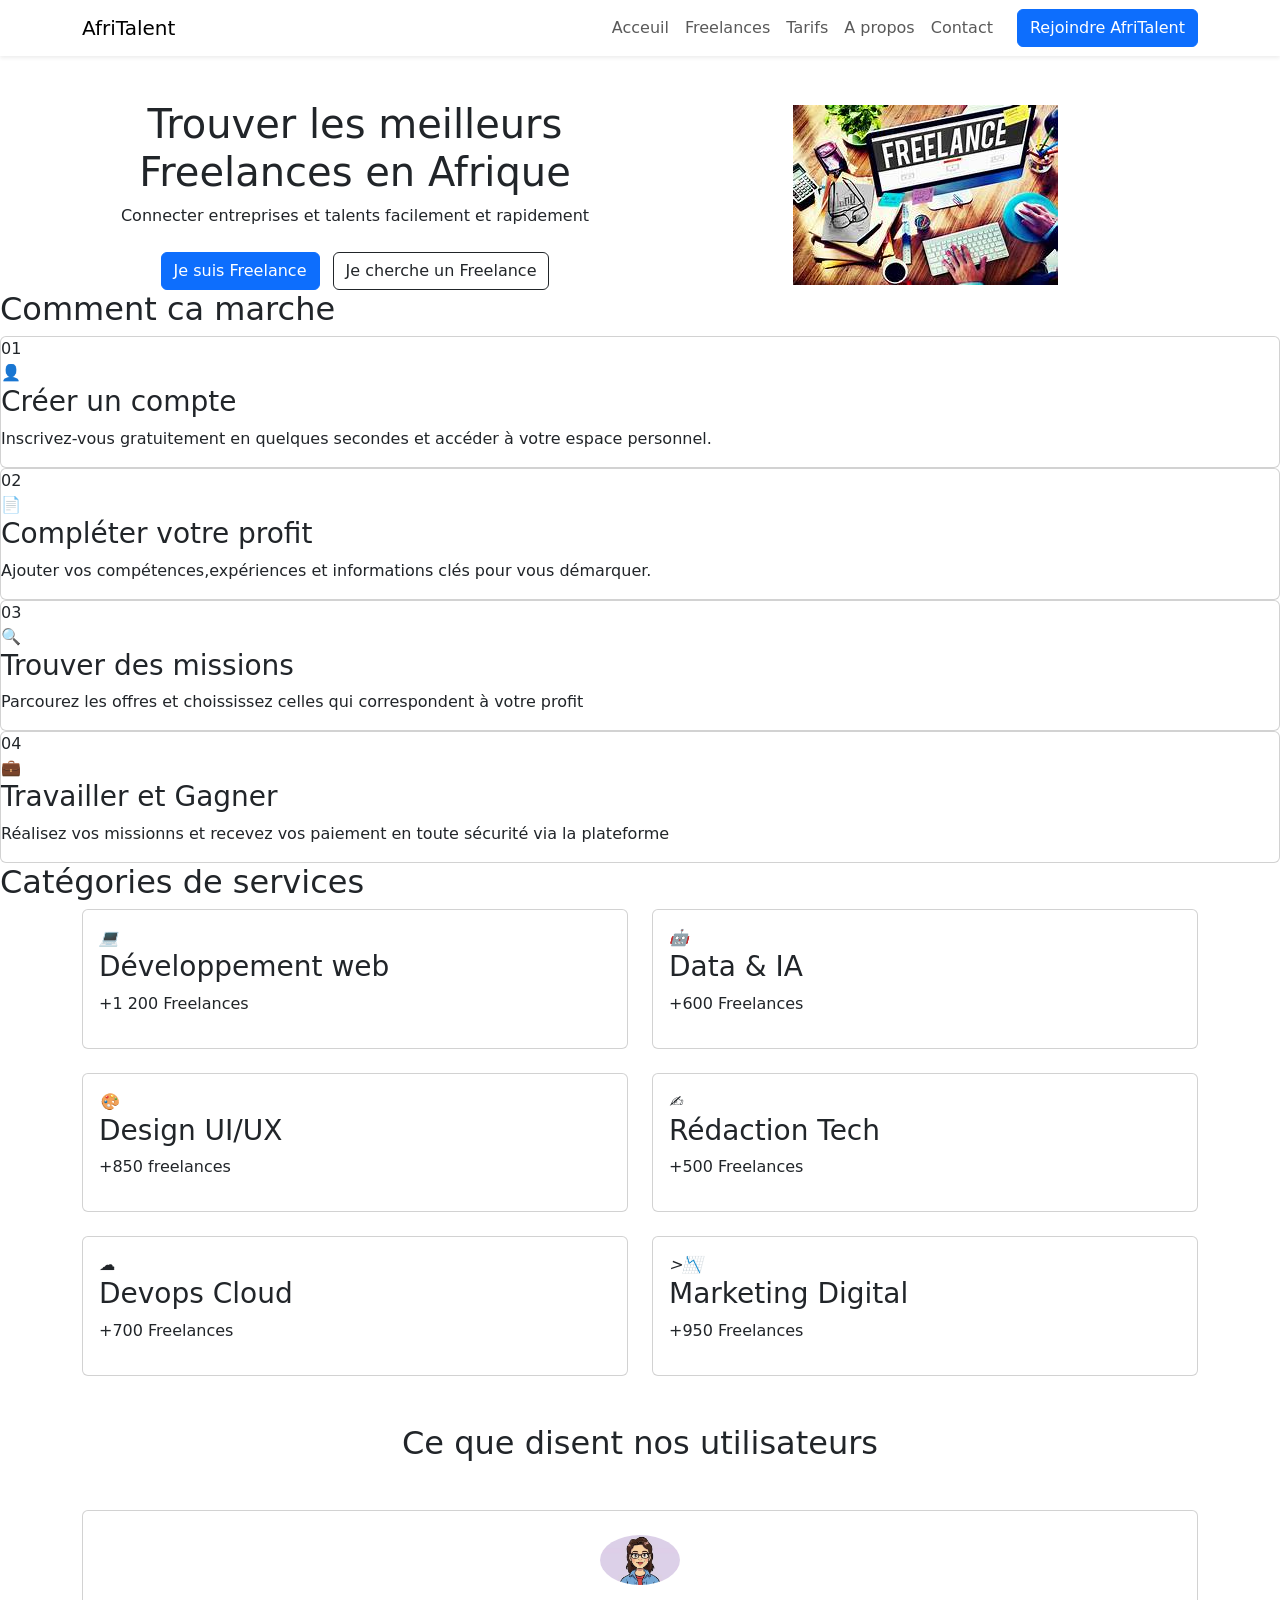
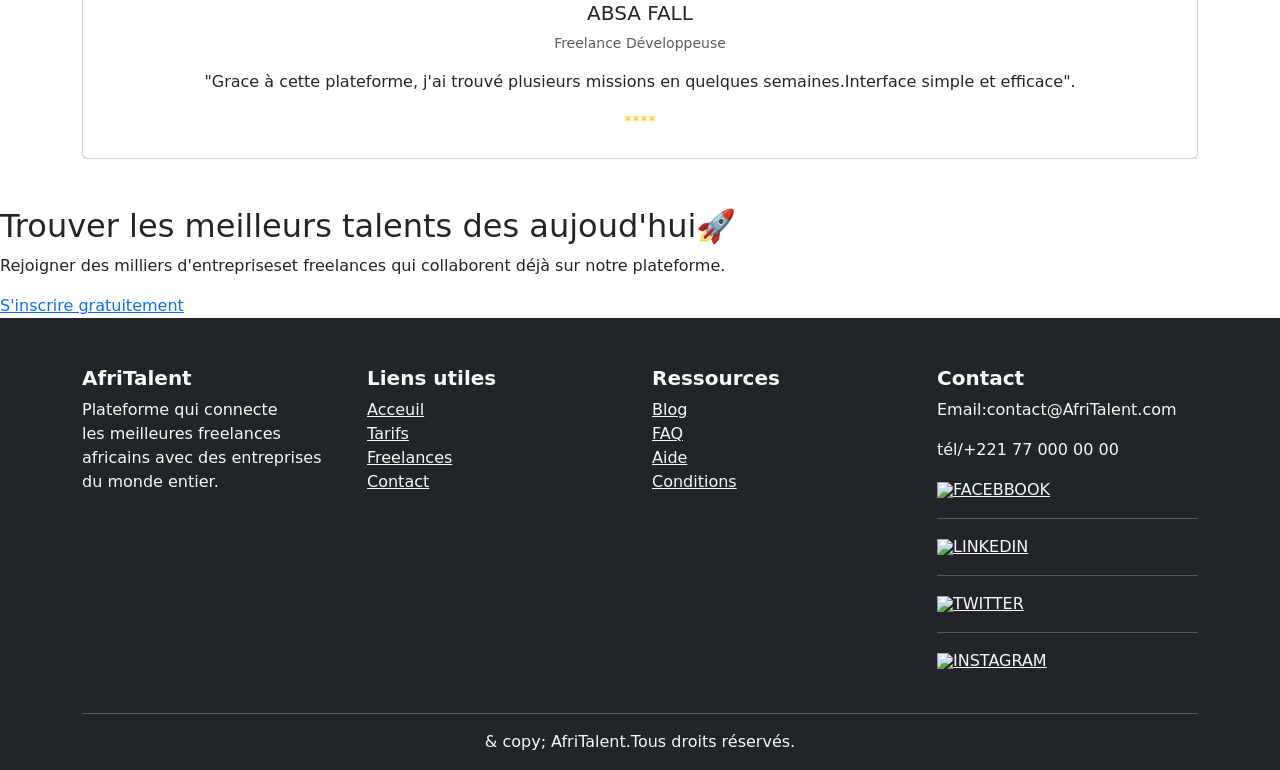
==== index.html @ 3fd66d47 "HTML:structure complete des 5 pages avec sections et contenu texte" ====
<!DOCTYPE html>
<html lang="fr">
<head>
<meta charset="UTF-8">
<meta name="viewport" content="width=device-width, initial-scale=1.0">
<title>AfriTalent — Accueil</title>
<!-- Bootstrap 5 via CDN : feuille de style -->
<link
href="https://cdn.jsdelivr.net/npm/bootstrap@5.3.0/dist/css/bootstrap.min.css"
rel="stylesheet">
<!-- Votre feuille de style personnelle -->
<link rel="stylesheet" href="css/style.css">
</head>
<body>
<!-- Le contenu de la page sera ajoute ici -->
 <!--navbar-->
 <nav id="navbar" class="navbar navbar-expand-lg navbar-light bg-blue shadow-sm fixed-top">
    <div class="container">
        <!--logo-->
        <a class="navbar-brand" href="index.html">AfriTalent</a>
        <!--bouton mobile-->
        <button class="navbar-toggler" type="button" data-bs-toggle="collapse" data-bs-target="#menu">
            <span class="navbar-toggler-icon"></span>
        </button>
            <!--menu-->
            <div class="collapse navbar-collapse" id="menu">
                <ul class="navbar-nav ms-auto">
                    <li class="nav-item">
                        <a class="nav-link" href="index.html">Acceuil</a>
                    </li>
                    <li class="nav-item">
                        <a class="nav-link" href="freelance.html">Freelances</a>
                    </li>
                    <li class="nav-item">
                        <a class="nav-link" href="tarifs.html">Tarifs</a>
                    </li>
                    <li class="nav-item">
                        <a class="nav-link" href="about.html">A propos</a>
                    </li>
                    <li class="nav-item">
                        <a class="nav-link" href="contact.html">Contact</a>
                    </li>
                </ul>
                <!--bouton-->
                <a href="index.html" class="btn btn-primary ms-3">Rejoindre AfriTalent</a>
            </div>
    </div>
 </nav>
 <!--hero-->
 <section class="hero d-flex align-items-center text-center" style="padding-top: 100px;">
    <div class="container">
        <div class="row align-items-center">
            <!--texte-->
        <div class="col-lg-6">
            <h1 class="hero-title">Trouver les meilleurs Freelances en Afrique</h1>
            <p class="hero-subtitle">Connecter entreprises et talents facilement et rapidement </p>
            <div class="mt-4">
<a href="freelance.html" class="btn btn-primary me-2">Je suis Freelance</a>
<a href="freelance.html" class="btn btn-outline-dark">Je cherche un Freelance</a>
            </div>
        </div>
        <!--image-->
        <div class="col-lg-6 text-center">
            <img src="image/OIP.jpeg" alt="Freelance" class="img-fluid hero-img">
        </div>
        </div>
    </div>
 </section>
 <!--Comment ca marche-->
 <section class="how-it-works" >
    <h2>Comment ca marche</h2>
    <div class="bento-grid">
        <div class="card card-large">
            <span class="step">01</span>
<div class="icon">👤</div>
<h3>Créer un compte</h3>
<p>Inscrivez-vous gratuitement en quelques secondes et accéder à votre espace personnel.</p>
        </div>
        <div class="card">
            <span class="step">02</span>
            <div class="icon">📄</div>
            <h3>Compléter votre profit</h3>
            <p>Ajouter vos compétences,expériences et informations clés pour vous démarquer.</p>
        </div>
        <div class="card">
            <span class="step">03</span>
<div class="icon">🔍</div>
<h3>Trouver des missions</h3>
<p>Parcourez les offres et choississez celles qui correspondent à votre profit</p>
</div>
<div class="card card-wide">
            <span class="step">04</span>
<div class="icon">💼</div>
<h3>Travailler et Gagner</h3>
<p>Réalisez vos missionns et recevez vos paiement en toute sécurité via la plateforme</p>
</div>
    </div>
 </section>
 <!--caregories des services-->
 <section class="categories">
    <h2>Catégories de services</h2>
    <div class="container">
        <div class="row g-4">
            <div class="col-md-6">
            <div class="card p-3">
                <i>💻</i>
            <h3>Développement web</h3>
            <p>+1 200 Freelances</p>
            </div>
        </div>
         <div class="col-lg-6">
            <div class="card p-3">
                <i>🤖</i>
            <h3>Data & IA</h3>
            <p>+600 Freelances</p>
         </div>
         </div>
         <div class="col-lg-6">
            <div class="card p-3">
                <i>🎨</i>
            <h3>Design UI/UX</h3>
            <p>+850 freelances</p>
         </div>
         </div>
         <div class="col-lg-6">
            <div class="card p-3">
                <i>✍️</i>
            <h3>Rédaction Tech</h3>
            <p>+500 Freelances</p>
         </div>
         </div>
         <div class="col-lg-6">
            <div class="card p-3">
                <i>☁️</i>
            <h3>Devops Cloud</h3>
            <p>+700 Freelances</p>
         </div>
         </div>
         <div class="col-lg-6">
            <div class="card p-3">
                <i>>📉</i>
            <h3>Marketing Digital</h3>
            <p>+950 Freelances</p>
         </div>
         </div>
         </div>
    </div>
 </section>
 <!--temoignages-->
 <section class="temoignage container py-5">
    <h2 class="text-center mb-5">Ce que disent nos utilisateurs</h2>
    <div id="carouseltemoignage" class="carousel slide" data-bs-ride="carousel" data-bs-interval="2000" >
<div class="carousel-inner">
    <!--temoigange1-->
    <div class="carousel-item active">
        <div class="card text-center p-4 shadow-sm">
            <img src="image/fille2.jpeg" class="rounded-circle mx-auto mb-3"  width="80">
<h5>ABSA FALL</h5>  
<small class="text-muted">Freelance Développeuse</small>
                <p class="mt-3">"Grace à cette plateforme, j'ai trouvé plusieurs missions en quelques semaines.Interface simple et efficace".</p>
                <div class="stars text-warning">****</div>
        </div>
    </div>
<!--temoignage2-->
<div class="carousel-item">
    <div class="card text-center p-4 shadow-sm">
<img src="image/fille1.jpeg" class="rounded-circle mx-auto mb-3"  width="80">
<h5>ADJA DENG</h5>
<small class="text-muted">CEO Startup</small>
<p class="mt-3">"Nous avons recruté des freelances qualiifiés trés rapidement.Je recommande vivement." </p>
<div class="stars text-warning">*****</div>
</div>
</div>
<!--temoignage3-->
<div class="carousel-item">
    <div class="card text-center p-4 shadow-sm">
<img src="image/homme.jpeg" class="rounded-circle mx-auto mb-3"  width="80">
<h5>ALIOUNE BADARA FALL</h5>
<small class="text-muted">Designer UI/UX</small>
<p class="mt-3">"Une excellente expérience!Les projets sont variées et bien rénumérés." </p>
<div class="stars text-warning">*****</div>
</div>
</div>
</div>
<!--boutons-->
<button class="carousel-control-prev" type="button" data-bs-target="#carouseltemoignage" data-bs-slide="prev">
    <span class="carousel-control-prev-icon"></span>
</button>
<button class="carousel-control-next" class="carousel-control-next" type="button" data-bs-target="#carouseltemoignage" data-bs-slide="next">
    <span class="carousel-control-next-icon"></span>
</button>
    </div>
 </section>
 <!--CTA-->
 <section class="cta">
    <div class="overlay"></div>
    <div class="cta-content">
        <h2>Trouver les meilleurs talents des aujoud'hui🚀</h2>
        <p>Rejoigner des milliers d'entrepriseset freelances qui collaborent déjà sur notre plateforme.</p>
        <a href="#" class="cta-btn">S'inscrire gratuitement</a>
    </div>
 </section>
 <!--footer-->
 <footer class=" bg-dark text-light pt-5 pb-3">
    <div class="container">
        <div class="row">
<!--colonne1:AfriTalent-->
<div class="col-md mb-4">
    <h5 class="fw-bold" >AfriTalent</h5>
    <p>Plateforme qui connecte <br> les meilleures freelances <br>africains  avec des  entreprises <br>du monde entier.</p>
</div>
<!--colonne2:liens utiles-->
<div class="col-md-3 mb-4">
    <h5 class="fw-bold">Liens utiles</h5>
    <ul class="list-unstyled">
        <li><a href="index.html" class="text-light text decoration none">Acceuil</a></li>
        <li><a href="tarifs.html"  class="text-light text decoration none">Tarifs</a></li>
        <li><a href="freelances.html"  class="text-light text decoration none">Freelances</a></li>
        <li><a href="contact.html"  class="text-light text decoration none">Contact</a></li>
    </ul>
</div>
<!--colonne3:Ressources-->
<div class="col-md-3 mb-4">
    <h5 class="fw-bold">Ressources</h5>
    <ul class="list-unstyled">
        <li><a href="#"  class="text-light text decoration none">Blog</a></li>
        <li><a href="tarifs.html"  class="text-light text decoration none">FAQ</a></li>
        <li><a href="#"  class="text-light text decoration none">Aide</a></li>
        <li><a href="#"  class="text-light text decoration none">Conditions</a></li>
 </ul>
</div>
<!--colonne4:Contact-->
<div class="col-md-3 mb-4">
    <h5 class="fw-bold">Contact</h5>
    <p>Email:contact@AfriTalent.com</p>
    <p>tél/+221 77 000 00 00</p>
    <!--réseau  sociaux-->
    <div>
        <a href="https://facebook.com"  class="text-light me-3"><i class="bi bi-facebook"><img src="img/icon (2).jpeg"></i>FACEBBOOK</a>
        <hr>
          <a href="https://linkedin.com"   class="text-light me-3"><i class="bi bi-linkedin"><img src="img/icon (4).jpeg"></i>LINKEDIN</a>
          <hr>
            <a href="https://twitter.com"   class="text-light me-3"><i class="bi bi-twitter"><img src="img/icon (3).jpeg"></i>TWITTER</a>
            <hr>
              <a href="https://instagram.com"  class="text-light"><i class="bi bi-instagram"><img src="img/icon (1).jpeg"></i>INSTAGRAM</a>
              </div>
    </div>
</div>
<!--ligne copyright-->
<hr class="border-light">
<div class="text-center">
    <p class="mb-0"> & copy; <span id="year"></span>AfriTalent.Tous droits réservés.</p>
    </div>
    </div>
 </footer>
<!-- Bootstrap 5 via CDN : script JavaScript -->
<script
src="https://cdn.jsdelivr.net/npm/bootstrap@5.3.0/dist/js/bootstrap.bundle.min.js"
></script>
<!-- Votre script JavaScript -->
<script src="js/main.js"></script>
</body>
</html>
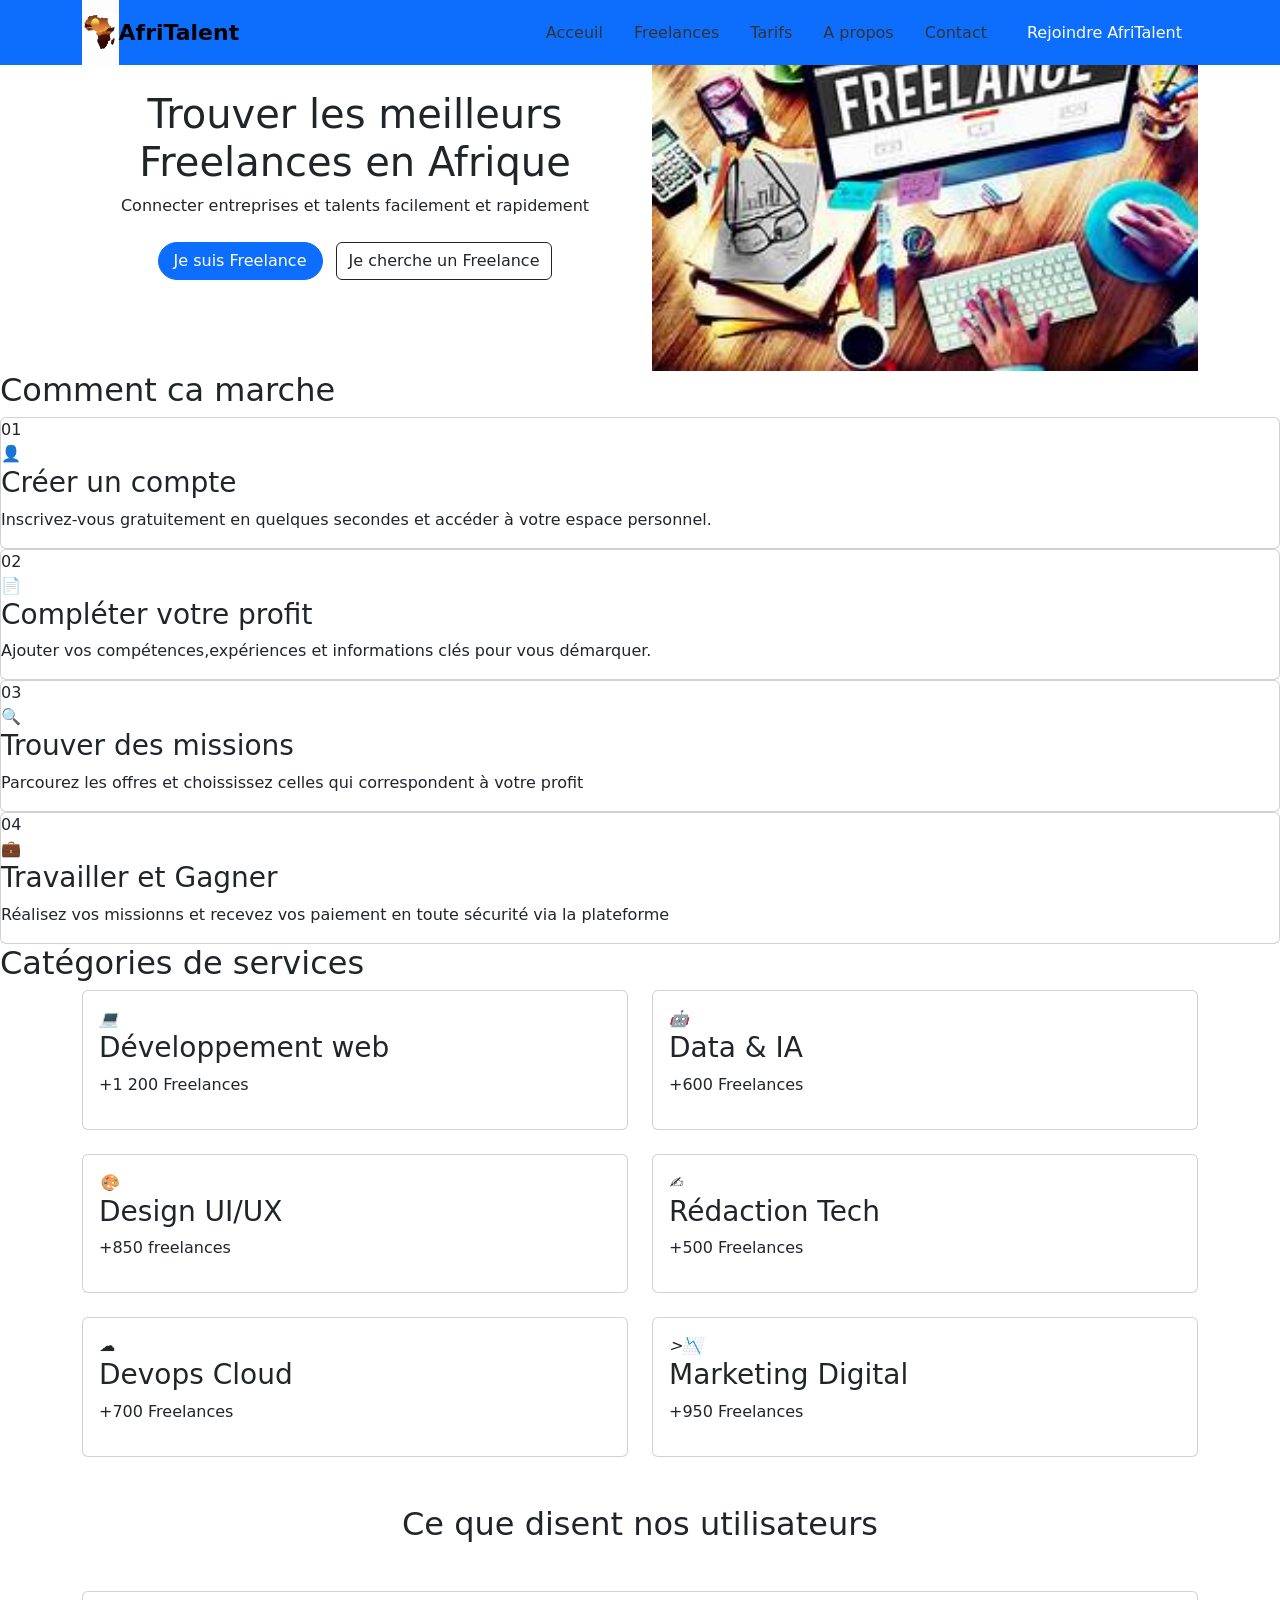
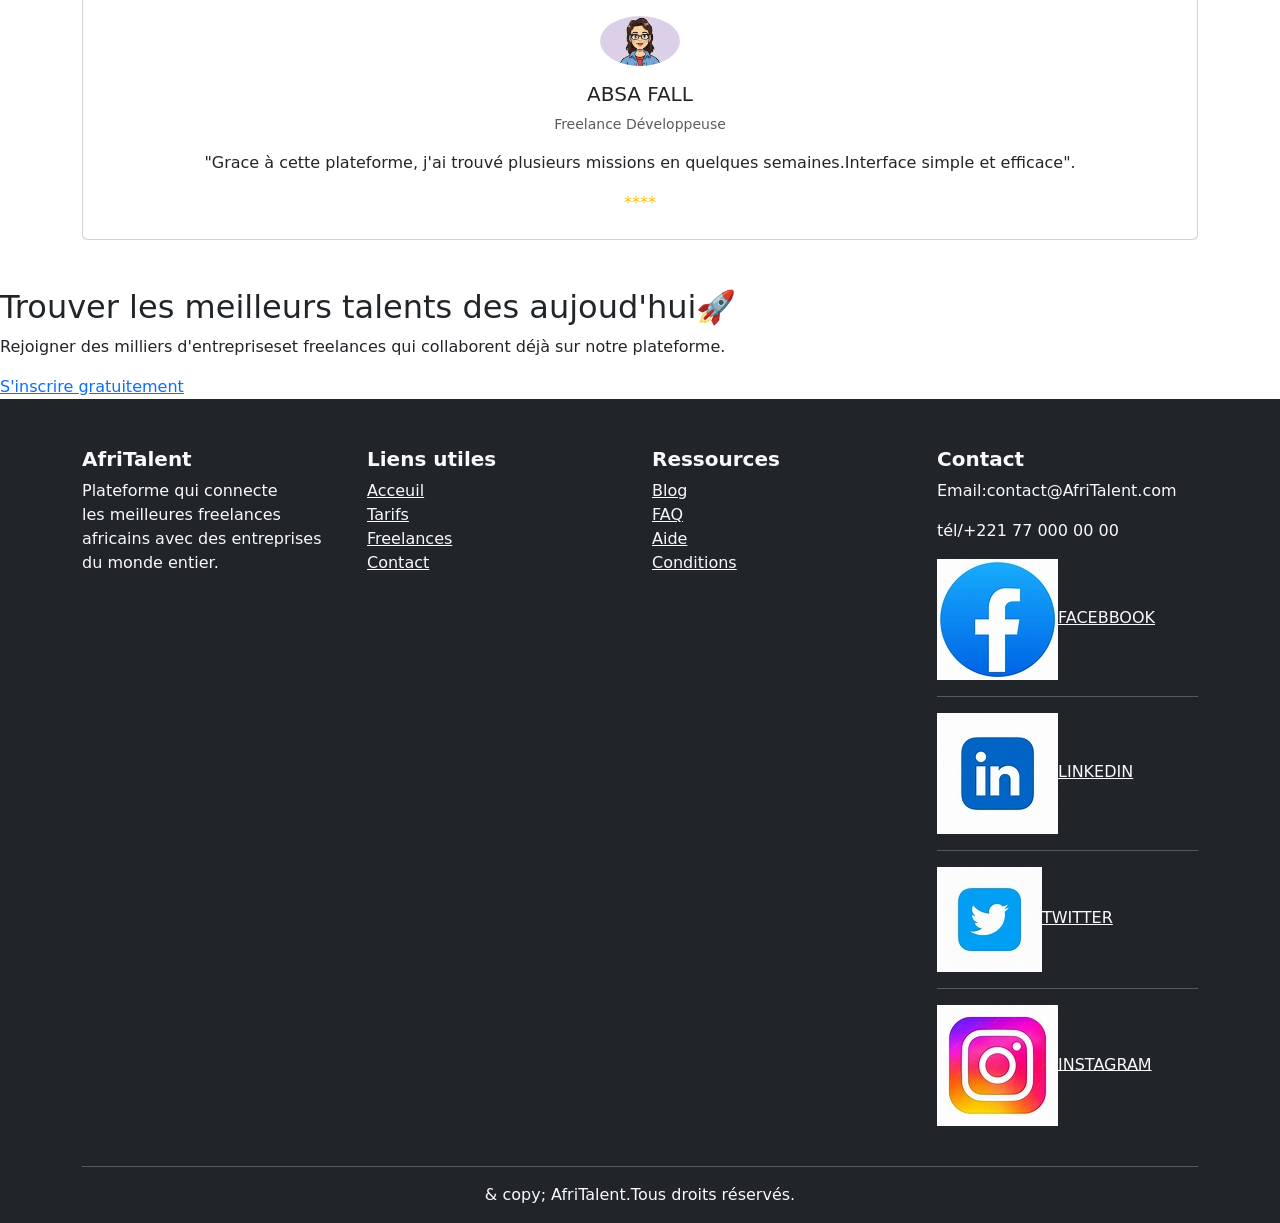
==== commit f3290ac5: "CSS:variables,typographie,layout general et style de base" ====
--- a/index.html
+++ b/index.html
@@ -14,10 +14,11 @@
 <body>
 <!-- Le contenu de la page sera ajoute ici -->
  <!--navbar-->
- <nav id="navbar" class="navbar navbar-expand-lg navbar-light bg-blue shadow-sm fixed-top">
-    <div class="container">
-        <!--logo-->
-        <a class="navbar-brand" href="index.html">AfriTalent</a>
+ <nav id="navbar" class="navbar navbar-expand-lg navbar-dark bg-primary fixed-top" style="margin-bottom: 0;">
+    <div class="container">
+        <!--logo a gauche-->
+        <a class=" navbar-brand logo" href="index.html"><img src="image/logo.png" alt="logo AfriTalent">AfriTalent</a>
+    
         <!--bouton mobile-->
         <button class="navbar-toggler" type="button" data-bs-toggle="collapse" data-bs-target="#menu">
             <span class="navbar-toggler-icon"></span>
@@ -47,7 +48,7 @@
     </div>
  </nav>
  <!--hero-->
- <section class="hero d-flex align-items-center text-center" style="padding-top: 100px;">
+ <section class="hero d-flex align-items-center text-center">
     <div class="container">
         <div class="row align-items-center">
             <!--texte-->
@@ -61,7 +62,7 @@
         </div>
         <!--image-->
         <div class="col-lg-6 text-center">
-            <img src="image/OIP.jpeg" alt="Freelance" class="img-fluid hero-img">
+            <img src="image/OIP.jpeg" alt="Freelance" class="img-fluid hero-img" width="100%">
         </div>
         </div>
     </div>
@@ -236,13 +237,13 @@
     <p>tél/+221 77 000 00 00</p>
     <!--réseau  sociaux-->
     <div>
-        <a href="https://facebook.com"  class="text-light me-3"><i class="bi bi-facebook"><img src="img/icon (2).jpeg"></i>FACEBBOOK</a>
+        <a href="https://facebook.com"  class="text-light me-3"><i class="bi bi-facebook"><img src="image/icon (2).jpeg"></i>FACEBBOOK</a>
         <hr>
-          <a href="https://linkedin.com"   class="text-light me-3"><i class="bi bi-linkedin"><img src="img/icon (4).jpeg"></i>LINKEDIN</a>
+          <a href="https://linkedin.com"   class="text-light me-3"><i class="bi bi-linkedin"><img src="image/icon (4).jpeg"></i>LINKEDIN</a>
           <hr>
-            <a href="https://twitter.com"   class="text-light me-3"><i class="bi bi-twitter"><img src="img/icon (3).jpeg"></i>TWITTER</a>
+            <a href="https://twitter.com"   class="text-light me-3"><i class="bi bi-twitter"><img src="image/icon (3).jpeg"></i>TWITTER</a>
             <hr>
-              <a href="https://instagram.com"  class="text-light"><i class="bi bi-instagram"><img src="img/icon (1).jpeg"></i>INSTAGRAM</a>
+              <a href="https://instagram.com"  class="text-light"><i class="bi bi-instagram"><img src="image/icon (1).jpeg"></i>INSTAGRAM</a>
               </div>
     </div>
 </div>
@@ -250,7 +251,7 @@
 <hr class="border-light">
 <div class="text-center">
     <p class="mb-0"> & copy; <span id="year"></span>AfriTalent.Tous droits réservés.</p>
-    </div>
+    </div> 
     </div>
  </footer>
 <!-- Bootstrap 5 via CDN : script JavaScript -->
--- a/css/style.css
+++ b/css/style.css
@@ -0,0 +1,58 @@
+
+/*variable*/
+:root{
+    --primary:#0d6efd;
+    --secondary:#6f42c1;
+    --dark:#212529;
+    --light:#f8f9fa;
+    --text:#333;
+    --radius:10px;
+}
+/*=======navbar======*/
+.navbar{
+    background-color:rgba(78, 97, 192, 0.64);
+    padding: 0;
+    background: blue;
+}
+/*===reset(base)====*/
+.Acceuil{
+    padding: 0;
+    margin: 0;
+}
+/*logo*/
+.body{
+    padding-top: 75px;
+}
+
+.navbar-brand.logo{
+    font-weight: bold;
+    font-size: 22px;
+    color:black;
+    padding: 0;
+    margin:0;
+    display: flex;
+    align-items: center;
+    
+}
+.logo img{
+    height: 65px !important;
+    width: auto !important;
+    display: block;
+}
+
+/*lien*/
+.nav-link{
+    margin-left: 15px;
+    color: #333;
+    font-weight: 500;
+    transition: 0.3s;
+}
+/*hover*/
+.nav-link:hover{
+    color: blue;
+}
+/*bouton*/
+.btn-primary{
+    border-radius: 20px;
+    padding: 6px 15px;
+}
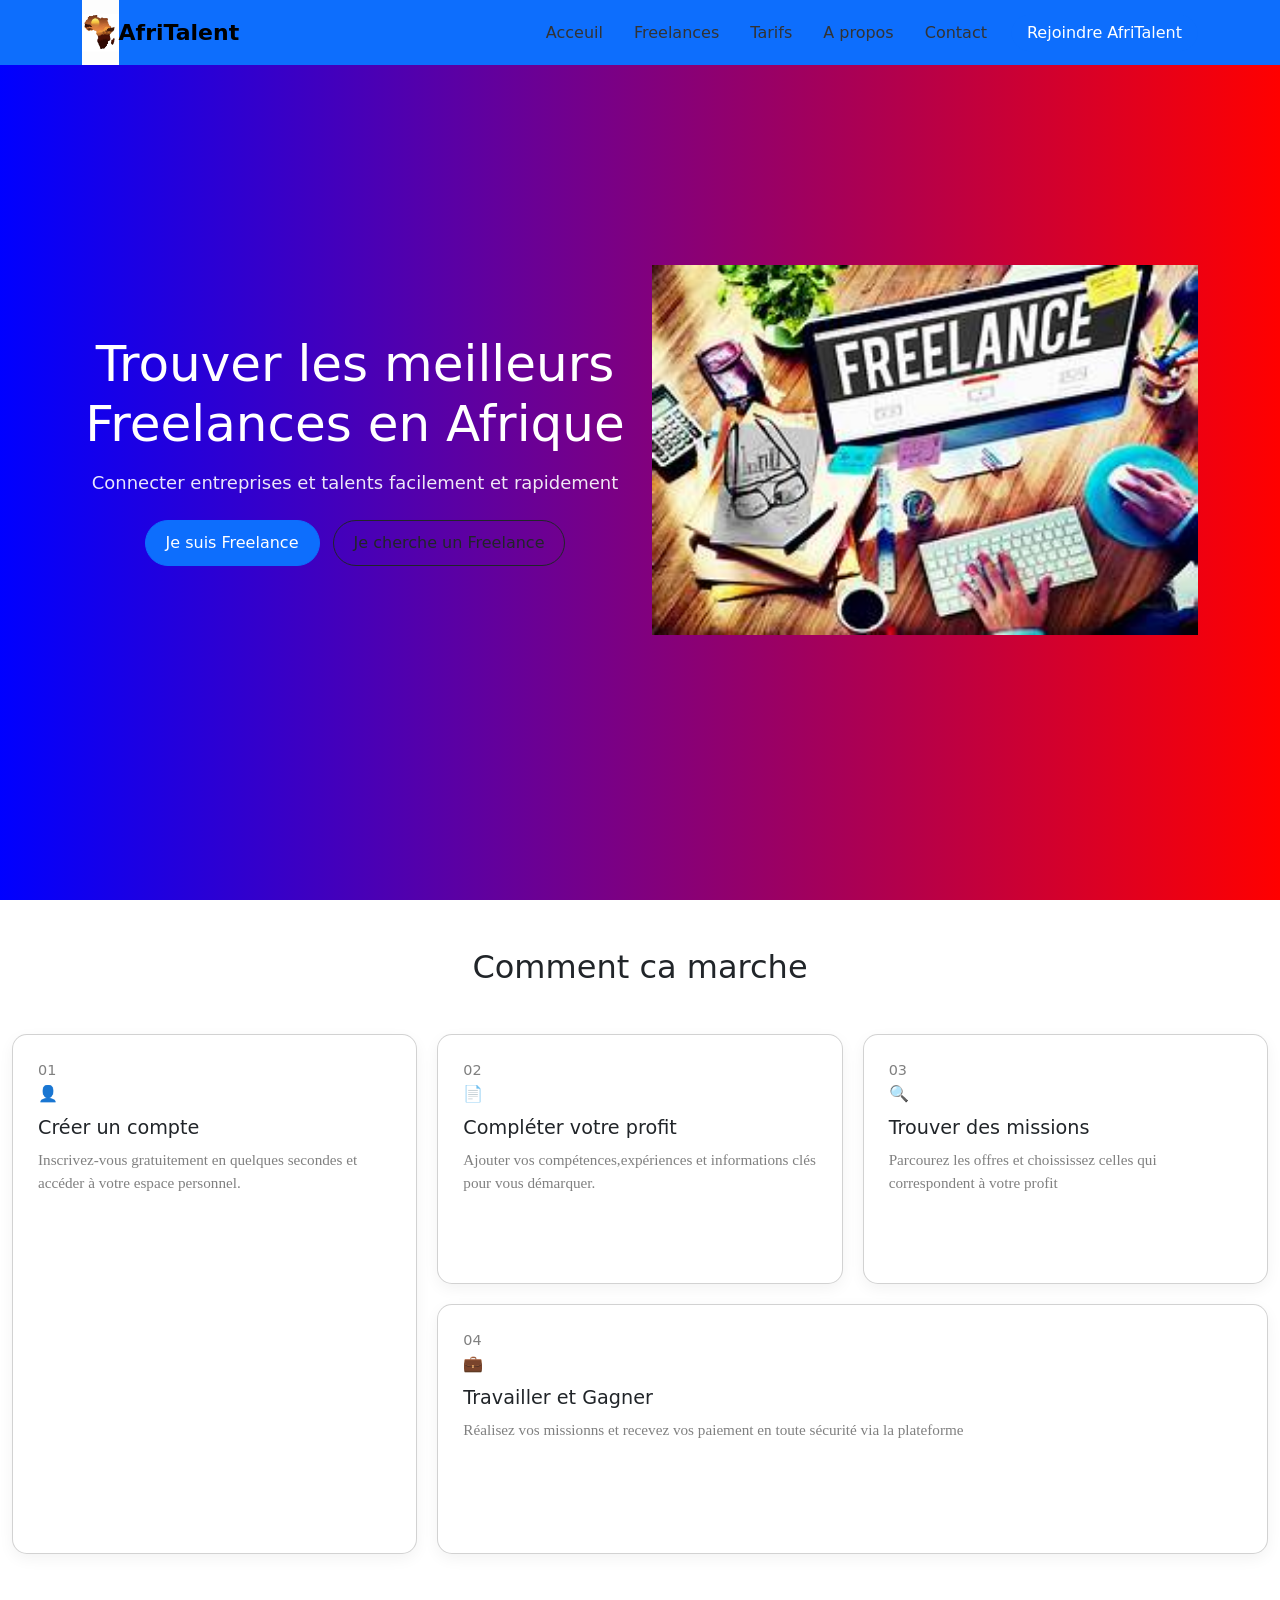
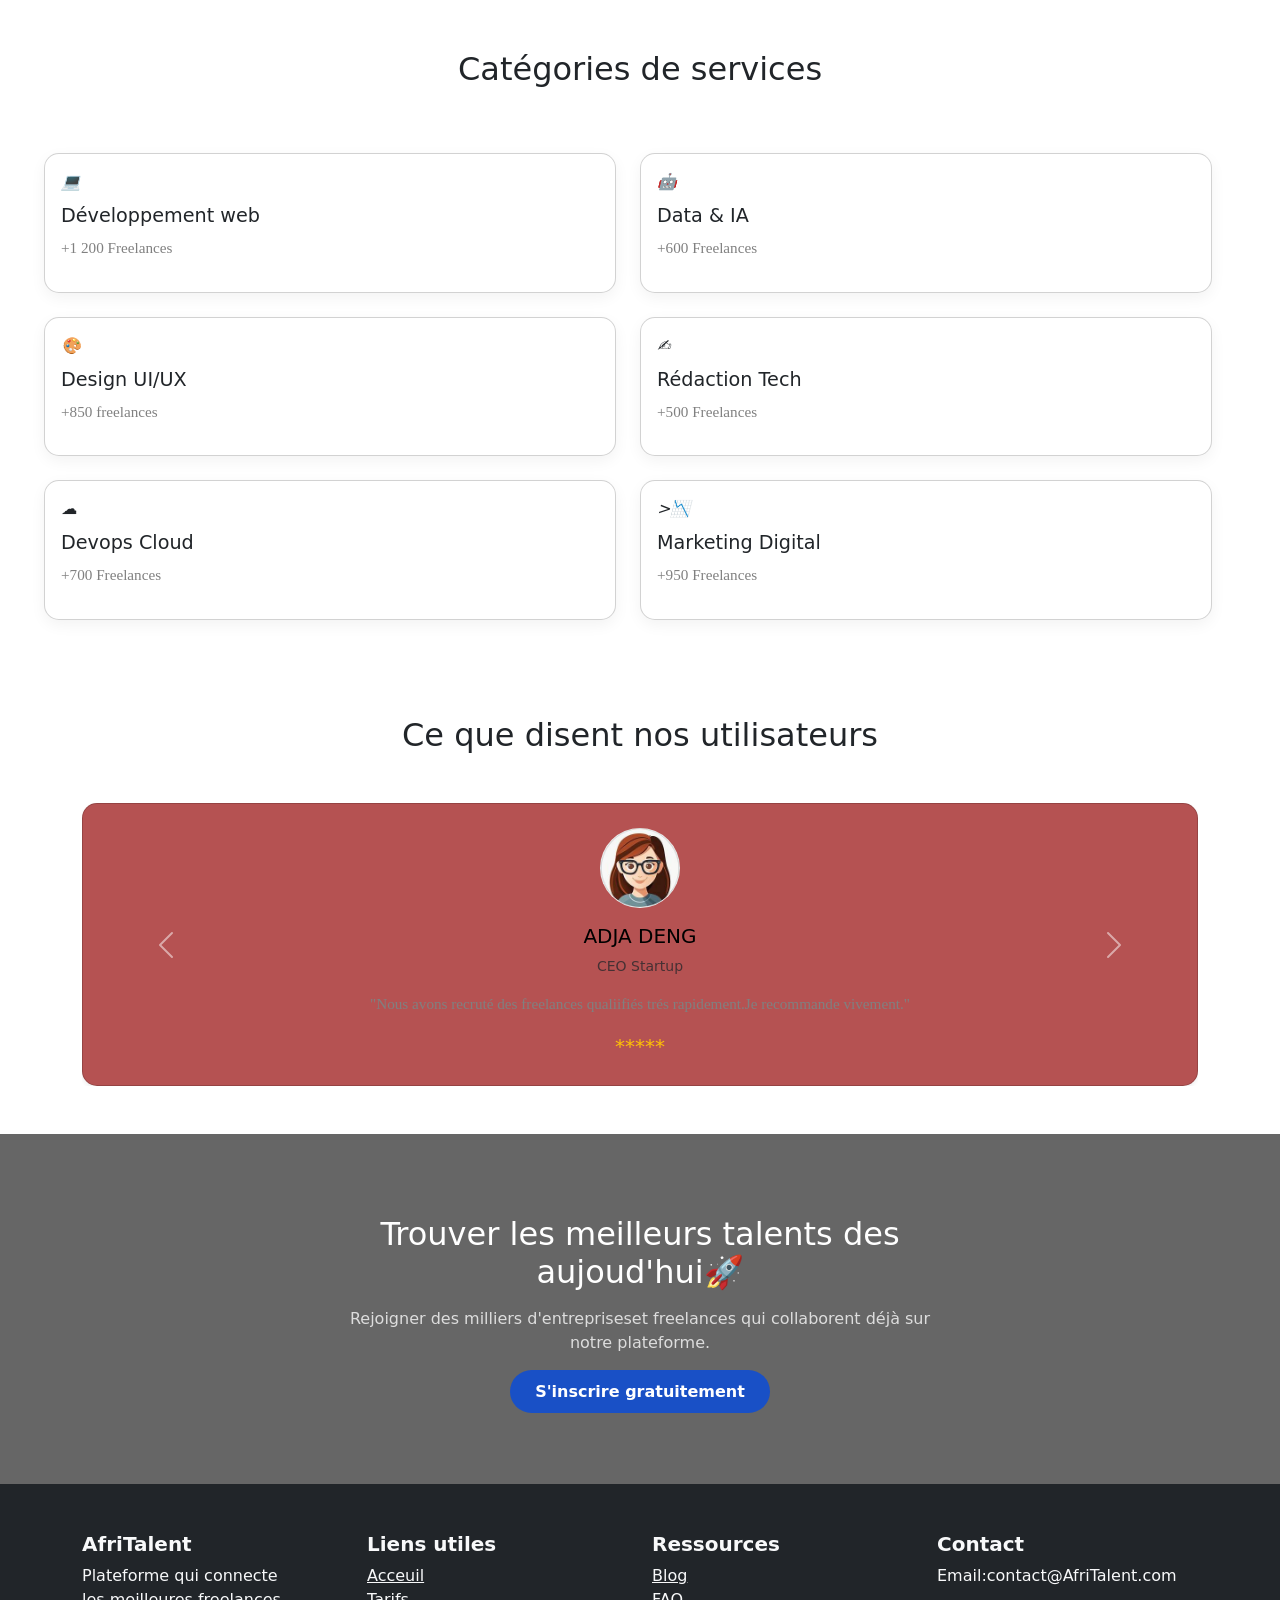
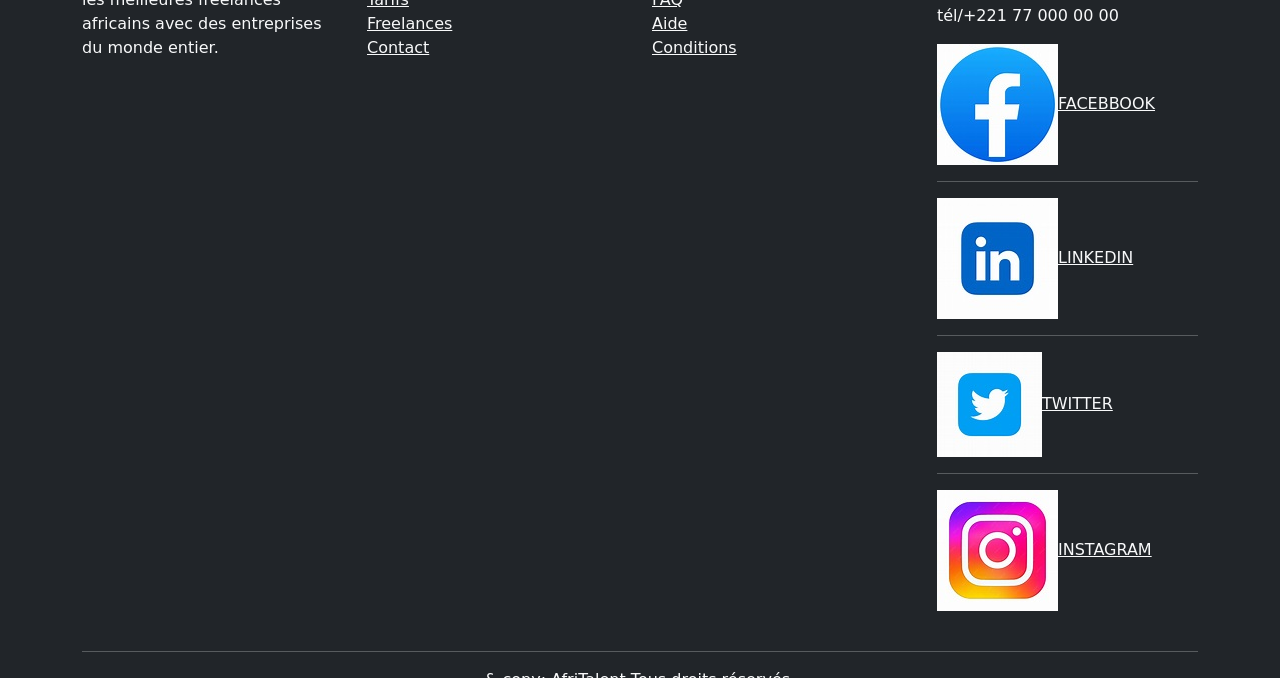
==== commit bfcba7f6: "css:bento gird,sections hero et categories, effets hover" ====
--- a/index.html
+++ b/index.html
@@ -68,8 +68,8 @@
     </div>
  </section>
  <!--Comment ca marche-->
- <section class="how-it-works" >
-    <h2>Comment ca marche</h2>
+ <section class="how-it-works container-fluid py-5" >
+    <h2 class="text-center mb-5">Comment ca marche</h2>
     <div class="bento-grid">
         <div class="card card-large">
             <span class="step">01</span>
@@ -98,9 +98,9 @@
     </div>
  </section>
  <!--caregories des services-->
- <section class="categories">
+ <section class="categories container-fluid py-5">
     <h2>Catégories de services</h2>
-    <div class="container">
+    <div class="row g-4 px-4">
         <div class="row g-4">
             <div class="col-md-6">
             <div class="card p-3">
--- a/css/style.css
+++ b/css/style.css
@@ -56,3 +56,234 @@
     border-radius: 20px;
     padding: 6px 15px;
 }
+/*===hero====*/
+.hero{
+    height: 100vh;
+    background: linear-gradient(to right,blue,red);
+    align-items: center;
+    color: white;
+    background: linear-gradient(120deg,blue,rgba(blue,#6f42c1));
+    padding: 100px 40px;
+    margin: 0;
+    width: 100%;
+    min-height: 500px;
+}
+/*titre*/
+.hero-title{
+    font-size: 50px;
+    font-size: 700;
+    line-height: 1.2;
+}
+/*texte*/
+.hero-subtitle{
+    font-size: 18px;
+    margin-top: 15px;
+    opacity: 0.9;
+}
+/*bouton*/
+.hero .btn{
+    border-radius: 25px;
+    padding: 10px 20px;
+}
+/*image*/
+.hero_img{
+    max-width: 500%;
+    border-radius: 30px;
+    box-shadow: 0 10px 30px rgba(0, 0,0, 0.2);
+    gap: 60px;
+}
+/*animaton*/
+@keyframes float{
+    0%{transform:translateY(0px)}
+    50%{transform: translateY(-10px);}
+    100%{ transform: translateY(0px);}
+}
+/*comment sa marche*/
+.how-it-work{
+    padding: 60px 20px ;
+    background:white;
+    text-align: center;
+     font-size: 2rem;
+    margin-bottom: 40px;
+}
+.how-it-work h2{
+    font-size: 2rem;
+    margin-bottom: 40px;
+    text-align: center;
+}
+/*grid*/
+.bento-grid{
+    display: grid;
+    grid-template-columns: repeat(3, 1fr);
+    grid-auto-rows: 250px;
+    gap: 20px;
+}
+/*cards*/
+.card{
+    background: white;
+    padding: 20px;
+    border-radius: 20px;
+    text-align: left;
+    position: relative;
+    box-shadow: 0 10px 25px rgba(0, 0,0, 0.05);
+    transition: transform 0.3s ease;
+}
+.card:hover{
+    transform: translateY(-5px);
+}
+.card  .step{
+    font-size: 0.9rem;
+    color: gray;
+}
+.card h3{
+    margin: 10px 0;
+    font-size: 1.2rem;
+}
+.card p{
+    font-size: 0.95rem;
+    color: #555;
+    font-family:Georgia, 'Times New Roman', Times, serif;
+
+}
+/*taille bento*/
+.card-large{
+    grid-column: span 1;
+    grid-row: span 2;
+
+ }
+ .card-wide{
+    grid-column: span 2;
+ }
+ 
+ /*=====categories=======*/
+ .categories{
+  padding: 60px 20px;
+  text-align: center;
+  background:white ;
+ }
+ .categories h2{
+    font-size: 2rem;
+    margin-bottom: 40px;
+ }
+ .grid{
+    display: grid;
+    grid-template-columns: repeat(a),minmax(2, 2fr);
+
+ }
+ .card{
+    background: white;
+    padding: 25px;
+    border-radius: 15px;
+    transition: all 0.3s ease;
+    cursor: pointer;
+    box-shadow: 0 5px 15px rgba(0, 0,0, 0.05);
+ }
+ .card .p-3{
+    font-size: 40px;
+    margin-bottom: 15px;
+ }
+ .card h3{
+    margin-bottom: 10px;
+    font-size: 1.2rem;
+ }
+ .card p{
+    color: gray;
+ }
+ /*effet hover*/
+ .card:hover{
+    transform: translateY(-10px);
+    box-shadow: 0 15px 30x rgba(0, 0,0, 0.15);
+    background: linear-gradient(135deg,blue,#9333ea);
+ }
+ .card:hover p{
+    color: #e0e7ff;
+ }
+ /*=====temoignage====*/
+ .temoignage .card{
+    border-radius: 15px;
+    transition: transform 0.1s ease-in-out;
+    background: rgba(164, 40, 40, 0.804);
+    color: black;
+}
+.temoignage .card:hover{
+    transform: translateY(-1px);
+}
+.stars{
+    font-size: 20px;
+}
+/*cta*/
+.cta{
+    position: relative;
+    background: url();
+    height: 350px;
+display: flex;
+align-items: center;
+justify-content: center;
+text-align: center;
+color:white;
+overflow: hidden;
+}
+/*overlay sombre*/
+.cta .overlay{
+    position: absolute;
+    width: 100%;
+    height: 100%;
+    background: rgba(0, 0,0, 0.6);
+    top: 0;
+    left: 0;
+}
+/*contenu*/
+.cta-content{
+    position: relative;
+    z-index: 2;
+    max-width: 600px;
+}
+.cta-content p{
+    margin-bottom: 25px;
+    color: #ddd;
+}
+.cta-content h2{
+    font-size: 2rem;
+    margin-bottom: 15px;
+}
+/*bouton*/
+.cta-btn{
+    background: rgba(5, 74, 225, 0.785);
+    color: white;
+    padding: 12px 25px;
+    border-radius: 30px;
+    text-decoration: none;
+    font-weight: bold;
+    transition: 0.3s;
+}
+.cta-btn:hover{
+    background: #9333ea;
+    transform: scale(1.03);
+}/*===footer===*/
+.footer a{
+    color: #ccc;
+    text-decoration: none;
+    transition: 0.3s;
+    margin-top: 50%;
+}
+.footer a:hover{
+    color: #fff;
+    padding-left: 5px;
+    margin-top: 20%;
+    text-align: center;
+}
+.logo{
+    color: blue;
+    text-align: center;
+    margin-top: 20%;
+}
+.social-icons a{
+    color: #ccc;
+    margin-right: 10px;
+    font-size: 20px;
+    transition: 0.3s;
+}
+.social-icon a:hover{
+    color: rgba(6, 6, 235, 0.668);
+    transform: scale(1.2);
+}
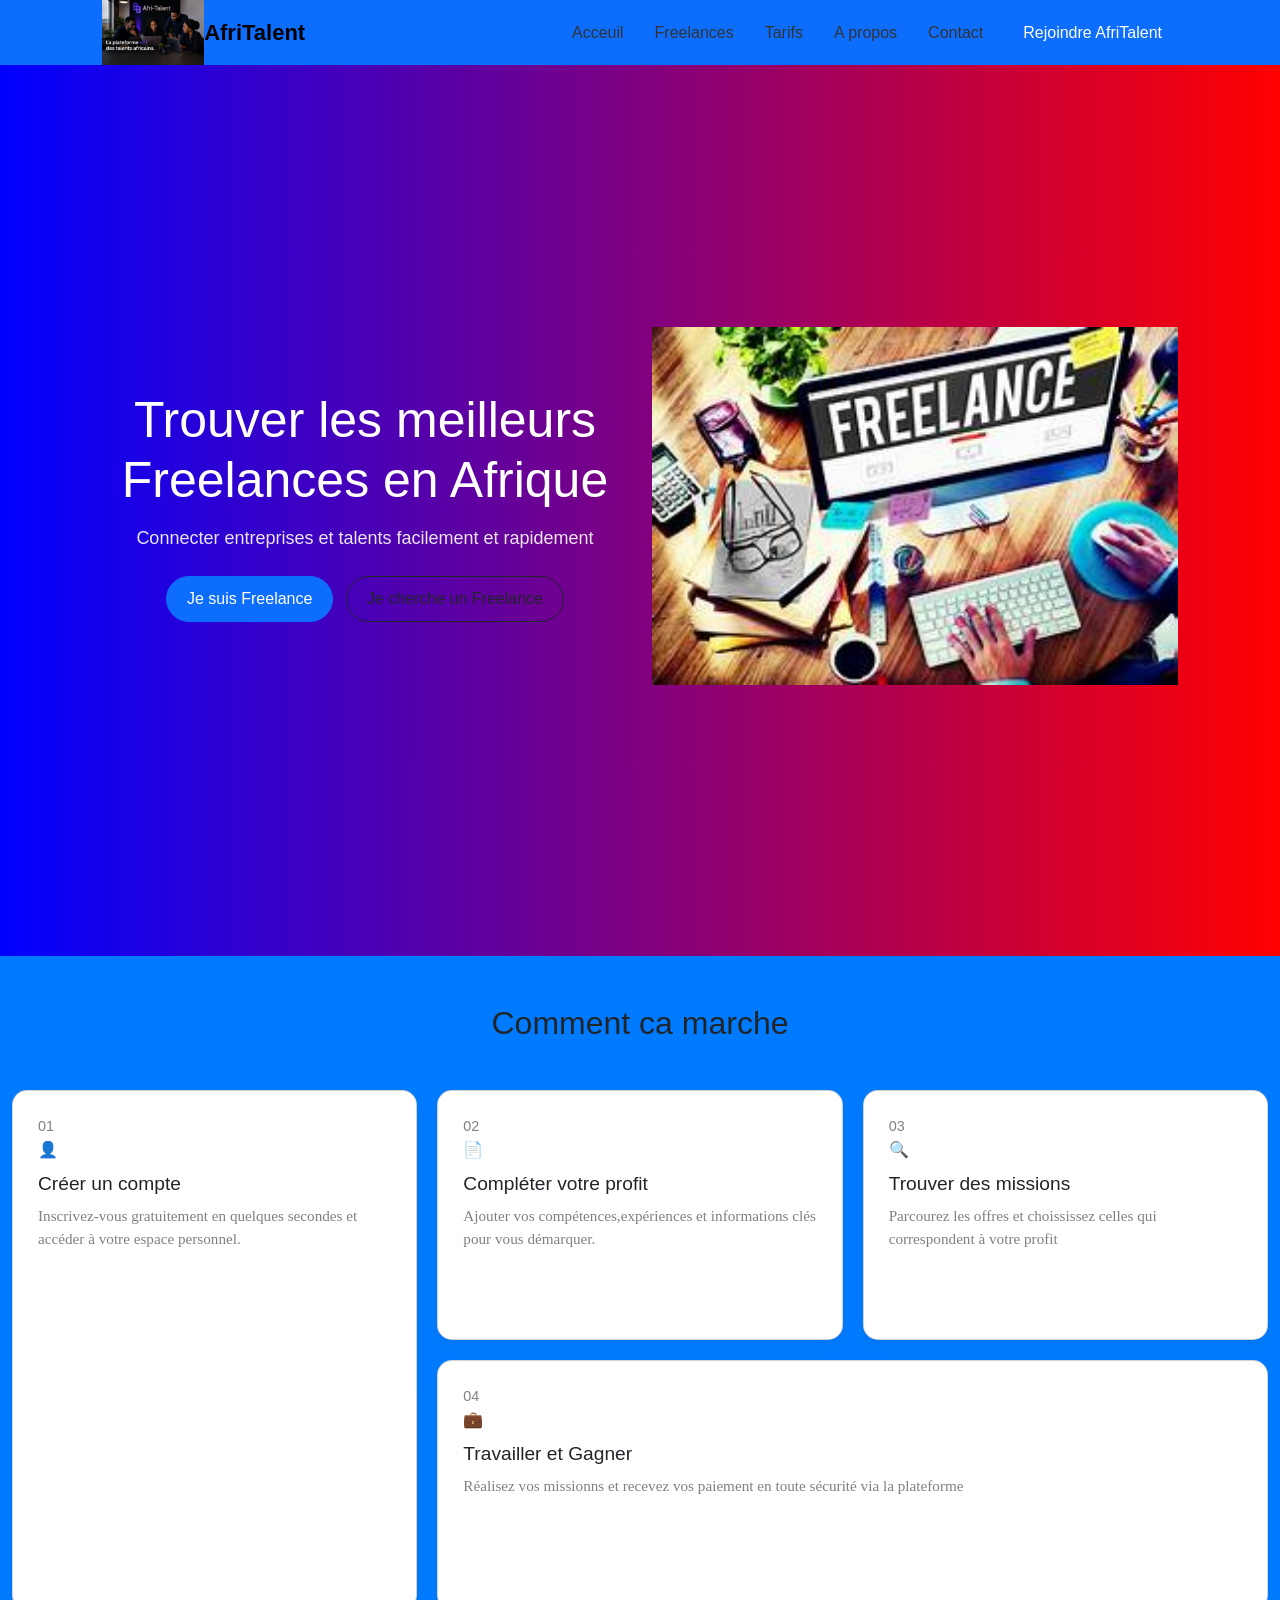
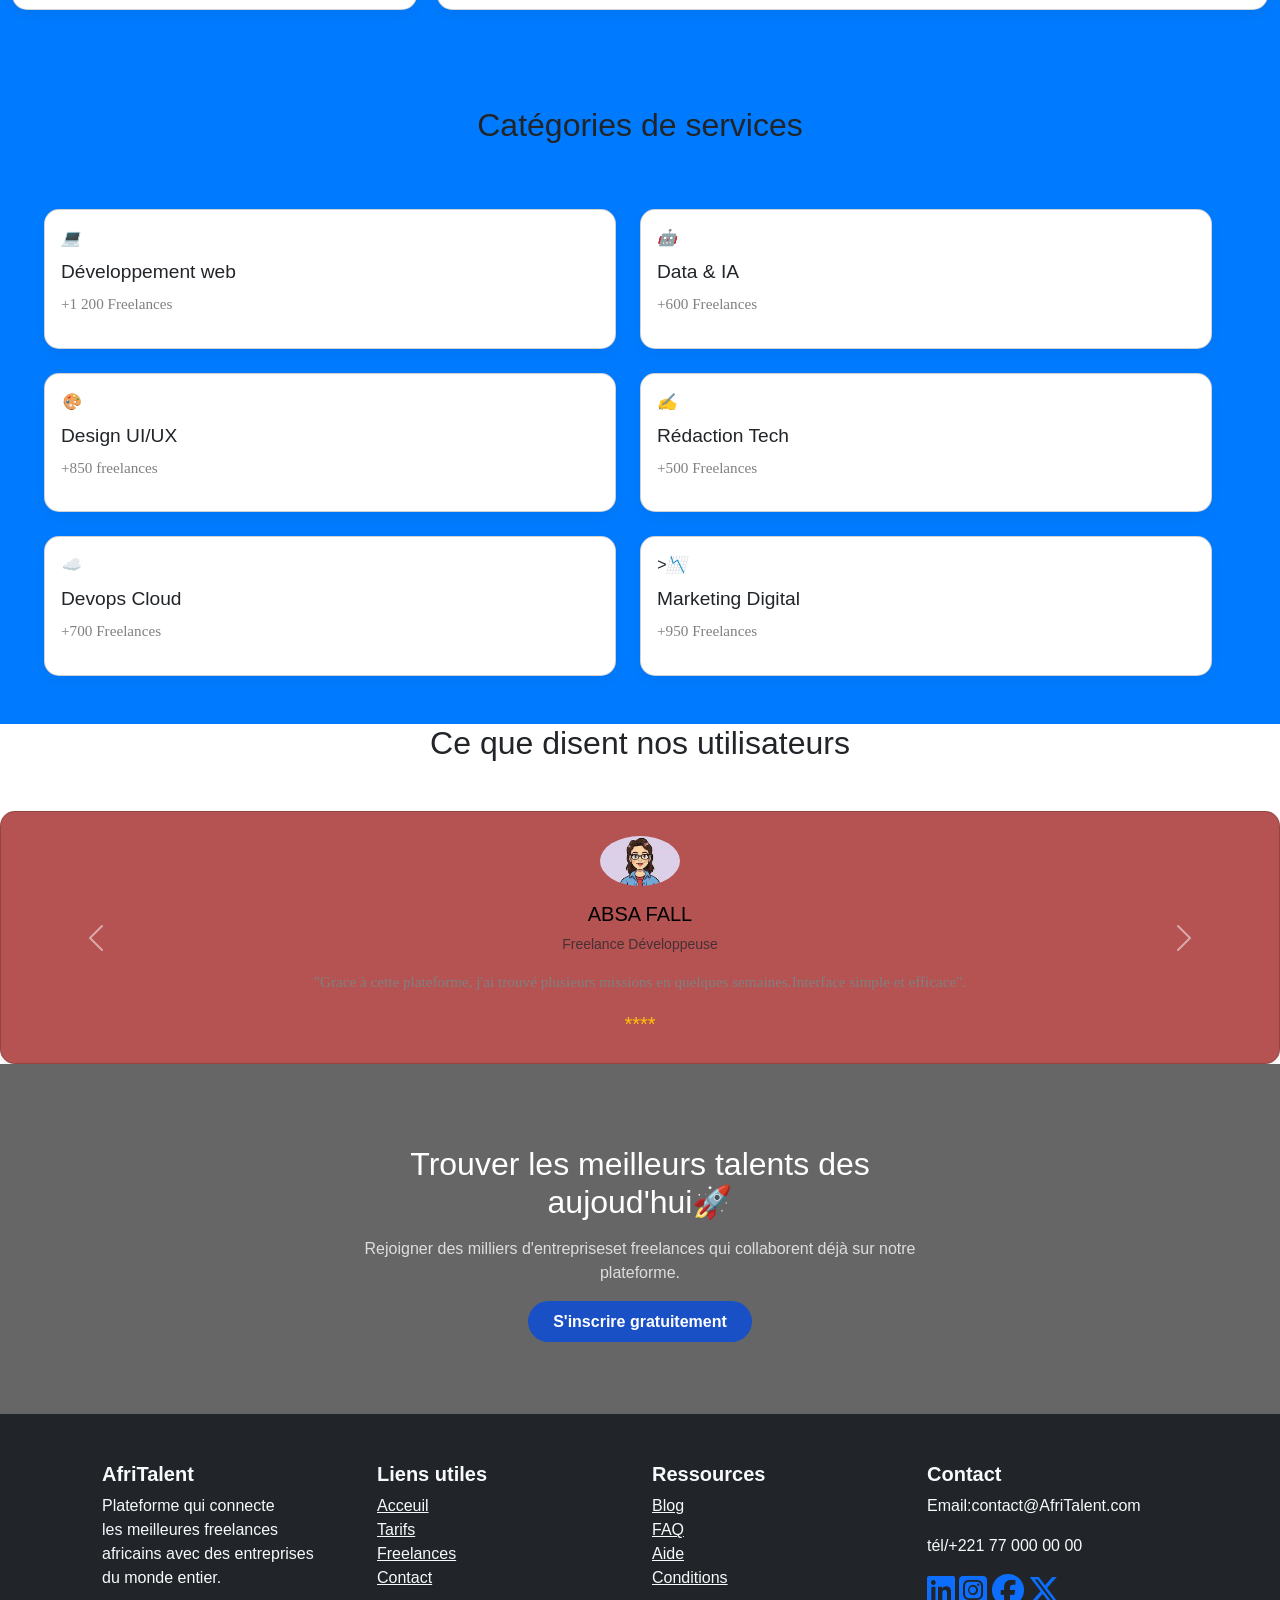
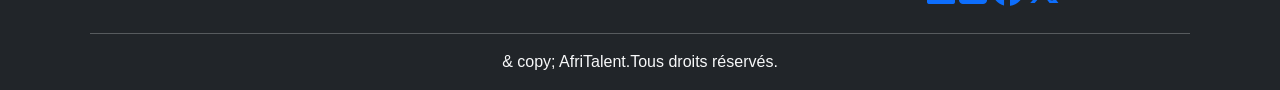
==== commit 4653b89c: "css: responsive design mobile et tablette,media queries" ====
--- a/index.html
+++ b/index.html
@@ -6,8 +6,8 @@
 <title>AfriTalent — Accueil</title>
 <!-- Bootstrap 5 via CDN : feuille de style -->
 <link
-href="https://cdn.jsdelivr.net/npm/bootstrap@5.3.0/dist/css/bootstrap.min.css"
-rel="stylesheet">
+href="https://cdn.jsdelivr.net/npm/bootstrap@5.3.0/dist/css/bootstrap.min.css" rel="stylesheet">
+<link rel="stylesheet" href="https://cdnjs.cloudflare.com/ajax/libs/font-awesome/6.5.0/css/all.min.css">
 <!-- Votre feuille de style personnelle -->
 <link rel="stylesheet" href="css/style.css">
 </head>
@@ -17,7 +17,7 @@
  <nav id="navbar" class="navbar navbar-expand-lg navbar-dark bg-primary fixed-top" style="margin-bottom: 0;">
     <div class="container">
         <!--logo a gauche-->
-        <a class=" navbar-brand logo" href="index.html"><img src="image/logo.png" alt="logo AfriTalent">AfriTalent</a>
+        <a class=" navbar-brand logo" href="index.html"><img src="image/WhatsApp Image 2026-05-29 at 20.59.11.jpeg">AfriTalent</a>
     
         <!--bouton mobile-->
         <button class="navbar-toggler" type="button" data-bs-toggle="collapse" data-bs-target="#menu">
@@ -52,7 +52,7 @@
     <div class="container">
         <div class="row align-items-center">
             <!--texte-->
-        <div class="col-lg-6">
+        <div class="col-12 col-md col-lg-6">
             <h1 class="hero-title">Trouver les meilleurs Freelances en Afrique</h1>
             <p class="hero-subtitle">Connecter entreprises et talents facilement et rapidement </p>
             <div class="mt-4">
@@ -61,14 +61,14 @@
             </div>
         </div>
         <!--image-->
-        <div class="col-lg-6 text-center">
+        <div class="col-12 col-md col-lg-">
             <img src="image/OIP.jpeg" alt="Freelance" class="img-fluid hero-img" width="100%">
         </div>
         </div>
     </div>
  </section>
  <!--Comment ca marche-->
- <section class="how-it-works container-fluid py-5" >
+ <section class="how-it-works container-fluid py-5" style="background: rgb(0, 123, 255);">
     <h2 class="text-center mb-5">Comment ca marche</h2>
     <div class="bento-grid">
         <div class="card card-large">
@@ -96,9 +96,9 @@
 <p>Réalisez vos missionns et recevez vos paiement en toute sécurité via la plateforme</p>
 </div>
     </div>
- </section>
+    </section>
  <!--caregories des services-->
- <section class="categories container-fluid py-5">
+ <section class="categories container-fluid py-5" style="background-color: rgb(0, 123, 255);">
     <h2>Catégories de services</h2>
     <div class="row g-4 px-4">
         <div class="row g-4">
@@ -148,7 +148,7 @@
     </div>
  </section>
  <!--temoignages-->
- <section class="temoignage container py-5">
+ <section class="temoignage container-fluid px-0">
     <h2 class="text-center mb-5">Ce que disent nos utilisateurs</h2>
     <div id="carouseltemoignage" class="carousel slide" data-bs-ride="carousel" data-bs-interval="2000" >
 <div class="carousel-inner">
@@ -237,14 +237,11 @@
     <p>tél/+221 77 000 00 00</p>
     <!--réseau  sociaux-->
     <div>
-        <a href="https://facebook.com"  class="text-light me-3"><i class="bi bi-facebook"><img src="image/icon (2).jpeg"></i>FACEBBOOK</a>
-        <hr>
-          <a href="https://linkedin.com"   class="text-light me-3"><i class="bi bi-linkedin"><img src="image/icon (4).jpeg"></i>LINKEDIN</a>
-          <hr>
-            <a href="https://twitter.com"   class="text-light me-3"><i class="bi bi-twitter"><img src="image/icon (3).jpeg"></i>TWITTER</a>
-            <hr>
-              <a href="https://instagram.com"  class="text-light"><i class="bi bi-instagram"><img src="image/icon (1).jpeg"></i>INSTAGRAM</a>
-              </div>
+          <a href="https://linkedin.com"><i class="fa-brands fa-linkedin fa-2x"></i></a>
+          <a href="https://instagram.com"><i class="fa-brands fa-square-instagram fa-2x"></i></a>
+          <a href="https://facebook"><i class="fa-brands fa-facebook fa-2x"></i></a>
+          <a href="https://twitter"><i class="fa-brands fa-x-twitter fa-2x"></i></a>
+        
     </div>
 </div>
 <!--ligne copyright-->
--- a/css/style.css
+++ b/css/style.css
@@ -154,7 +154,18 @@
  .card-wide{
     grid-column: span 2;
  }
- 
+ /*responsive*/
+ @media(max-width:768px){
+    .bento-grid{
+        grid-template-columns: 1fr;
+        grid-auto-rows: auto;
+    }
+    .card-large,
+    .card-wide{
+        grid-column: span 1;
+        grid-row: span 1;
+    }
+ }
  /*=====categories=======*/
  .categories{
   padding: 60px 20px;
@@ -200,10 +211,11 @@
  }
  /*=====temoignage====*/
  .temoignage .card{
-    border-radius: 15px;
+    width: 100%;
     transition: transform 0.1s ease-in-out;
     background: rgba(164, 40, 40, 0.804);
     color: black;
+    
 }
 .temoignage .card:hover{
     transform: translateY(-1px);
@@ -287,3 +299,292 @@
     color: rgba(6, 6, 235, 0.668);
     transform: scale(1.2);
 }
+/*===contact===*/
+.contact{
+    font-family: 'Segoe UI',Arial, sans-serif;
+    margin: 0;
+    background: linear-gradient(to right,#b31010,#2952a5);
+}
+/*titre*/
+.titrecontact{
+    text-align: center;
+    margin: 40px 0 20px;
+    font-family:Georgia, 'Times New Roman', Times, serif;
+    font-size: 28px;
+    
+}
+/*container table*/
+table{
+    width: 85%;
+    margin: auto;
+    border-collapse: collapse;
+    background: white;
+    box-shadow: 0 10px 30px rgba(0,0,0,0.1);
+    border-radius: 12px ;
+    overflow: hidden;
+}
+/*colonne*/
+td{
+    vertical-align: top;
+    padding: 30px;
+}
+/*========formulaire=========*/
+form input,
+form select,
+form textarea{
+    width: 100%;
+    padding:12px;
+    margin-top: 5px;
+    margin-bottom: 15px;
+    border: 1px solid #ddd;
+    border-radius: 8px;
+    transition: 0.3s;
+}
+td{
+    background: linear-gradient(135deg,#01337c95,#045191);
+}
+ input,
+ select,
+ textarea{
+      transition: all 0.3s ease;
+ }
+  input:focus,
+  select:focus,
+textarea:focus{
+    border-color: #e76868;
+    box-shadow: 0 0 8px rgba(195, 170, 170, 0.918);
+    background-color: #e06066;
+    transform: scale(1.02);
+    outline: none;
+}
+/*bouton*/
+button{
+    padding: 12px;
+    border: none;
+    width: 100%;
+    background:linear-gradient(135deg,#fd0d25,#4dabf7);
+    color: white;
+    font-weight: bold;
+    cursor: pointer;
+    border-radius: 8px;
+    transition: 0.3s;
+}
+button:hover{
+    transform: translateY(-2px);
+    box-shadow: 0 5px 15px rgba(13,110,253,0.3);
+}
+/*infos contact*/
+ td:nth-child(2) h3 {
+    margin-bottom: 15px;
+    margin-top: 0;
+}
+td:nth-child(2) p{
+    margin: 10px 0;
+    font-size: 15px;
+}
+/*====partie droite====*/
+td:nth-child(2){
+    background:linear-gradient(135deg,#01337c95,#045191);
+    color:white;
+}
+/*carte*/
+iframe{
+    margin-top: 10px;
+    border-radius: 8px;
+    width: 100%;
+    height: 220px;
+    border: none;
+}
+/*=======responsive tablette========*/
+@media screen and (max-width:768px){
+    .hero{
+        flex-direction: colum;
+        text-align: center;
+    padding: 40px 20px;    
+}
+.hero-content{
+    width: 100%;
+}
+.hero image{
+    width: 80%;
+    margin-top:20px ;
+}
+.navbar-nav{
+    text-align: center;
+}
+.services .card{
+    margin-bottom: 20px;
+}
+footer{
+    text-align: center;
+}
+}
+/*======responsive mobile====*/
+@media screen and(max-with:375px) {
+    h1{
+        font-size: 2rem;
+    }
+    h2{
+        font-size: 1.5rem;
+    }
+    p{
+        font-size: 14px;
+    }
+    .hero{
+        padding:30px 15px;
+    }
+    .btn{
+        width: 100%;
+    }
+    .card{
+        padding: 15px;
+    }
+    .navbar-brand{
+        font-size: 1.2rem;
+    }
+}
+/*=====freelance===*/
+.freelance{
+    background:rgb(67, 141, 194)
+}
+.freelance-card{
+    overflow:hidden  !important;
+}
+.freelance-card .card-img-top{
+    width: 100% !important;
+    height: 250px !important;
+    object-fit: cover !important;
+    object-position: 50% 15% !important;
+}
+/*======apropos======*/
+
+.apropos{
+    background:linear-gradient(rgb(41, 156, 195)) ; 
+}   
+/*=====tarifs====*/
+/*espace blanc sous navbar*/
+body{
+    padding-top: 56px !important;
+}
+/*taille navbar*/
+.navbar{
+    box-shadow: none !important;
+    border-bottom: none !important;
+    margin-bottom: 0 !important;
+}
+/*enleve le padding de la secton tarif*/
+
+.pricing-section{
+    border-radius:0 !important;
+    transition: 0.3s;
+    position: relative;
+    background: rgb(101, 194, 252);
+    margin:0 !important;
+}
+.pricing-card:hover{
+    transform: translateY(-10px);
+}
+
+/*prix*/
+.pricing-card h2{
+    font-size: 2rem;
+    margin-top: 10px;
+}
+.pricing-card span{
+    font-size: 0.9rem;
+    color: gray;
+}
+/*liste*/
+.pricing-card ul li{
+    margin: 10px 0;
+    font-size: 0.95rem;
+}
+/*faq*/
+.accordion-button{
+    font-weight: 500;
+}
+/*global*/
+body {
+    font-family: Arial, Helvetica, sans-serif;
+    padding-top: 80px;
+}
+/*titre*/
+.container{
+    max-width: 1100px;
+}
+.section-title{
+    text-align: center;
+    margin-bottom: 50px;
+    font-weight: bold;
+    font-size: 32px;
+    color: #0d6efd;
+}
+.story{
+    background: #f8f9fa;
+    padding: 60px 20px;
+    border-radius:12px ;
+}
+.story-text{
+    font-family: 17px;
+    line-height: 1.8;
+    color: #444;
+    font-size: 18px;
+}
+/*notre histoire*/
+.story img{
+    max-width: 400px;
+    border-radius: 15px;
+    box-shadow: 0 10px 25px rgba(0, 0,0, 0.2);
+    width: 80%;
+}
+.story-img:hover{
+    transform: scale(1.05);
+}
+/*equipe*/
+.team-card img{
+    width: 100%;
+    height: 250px;
+    object-fit: cover;
+}
+.team-card{
+    transition: tranform 0.3s;
+}
+.team-card:hover{
+    transform: translateY(-10px);
+}
+/*valeurs*/
+.value-box{
+    text-align: center;
+    padding: 20px;
+}
+.value-box i{
+    font-size: 40px;
+    color: black;
+    margin-bottom: 15px;
+}
+/*bento grid*/
+.bento{
+    display: grid;
+    grid-template-columns: repeat(2, 2fr);
+    gap:15px;
+}
+.bento-item{
+    background: #342a7f;
+    padding: 30px;
+    text-align: center;.DS_Store 
+Thumbs.db 
+node_modules/
+    border-radius: 10px;
+}
+.bento-item.big{
+    grid-column:span 1;
+    grid-row: span 1;
+}
+/*counter*/
+.counter{
+    font-size: 30px;
+    font-weight: bold;
+    color: #0d6efd;
+}
+
+
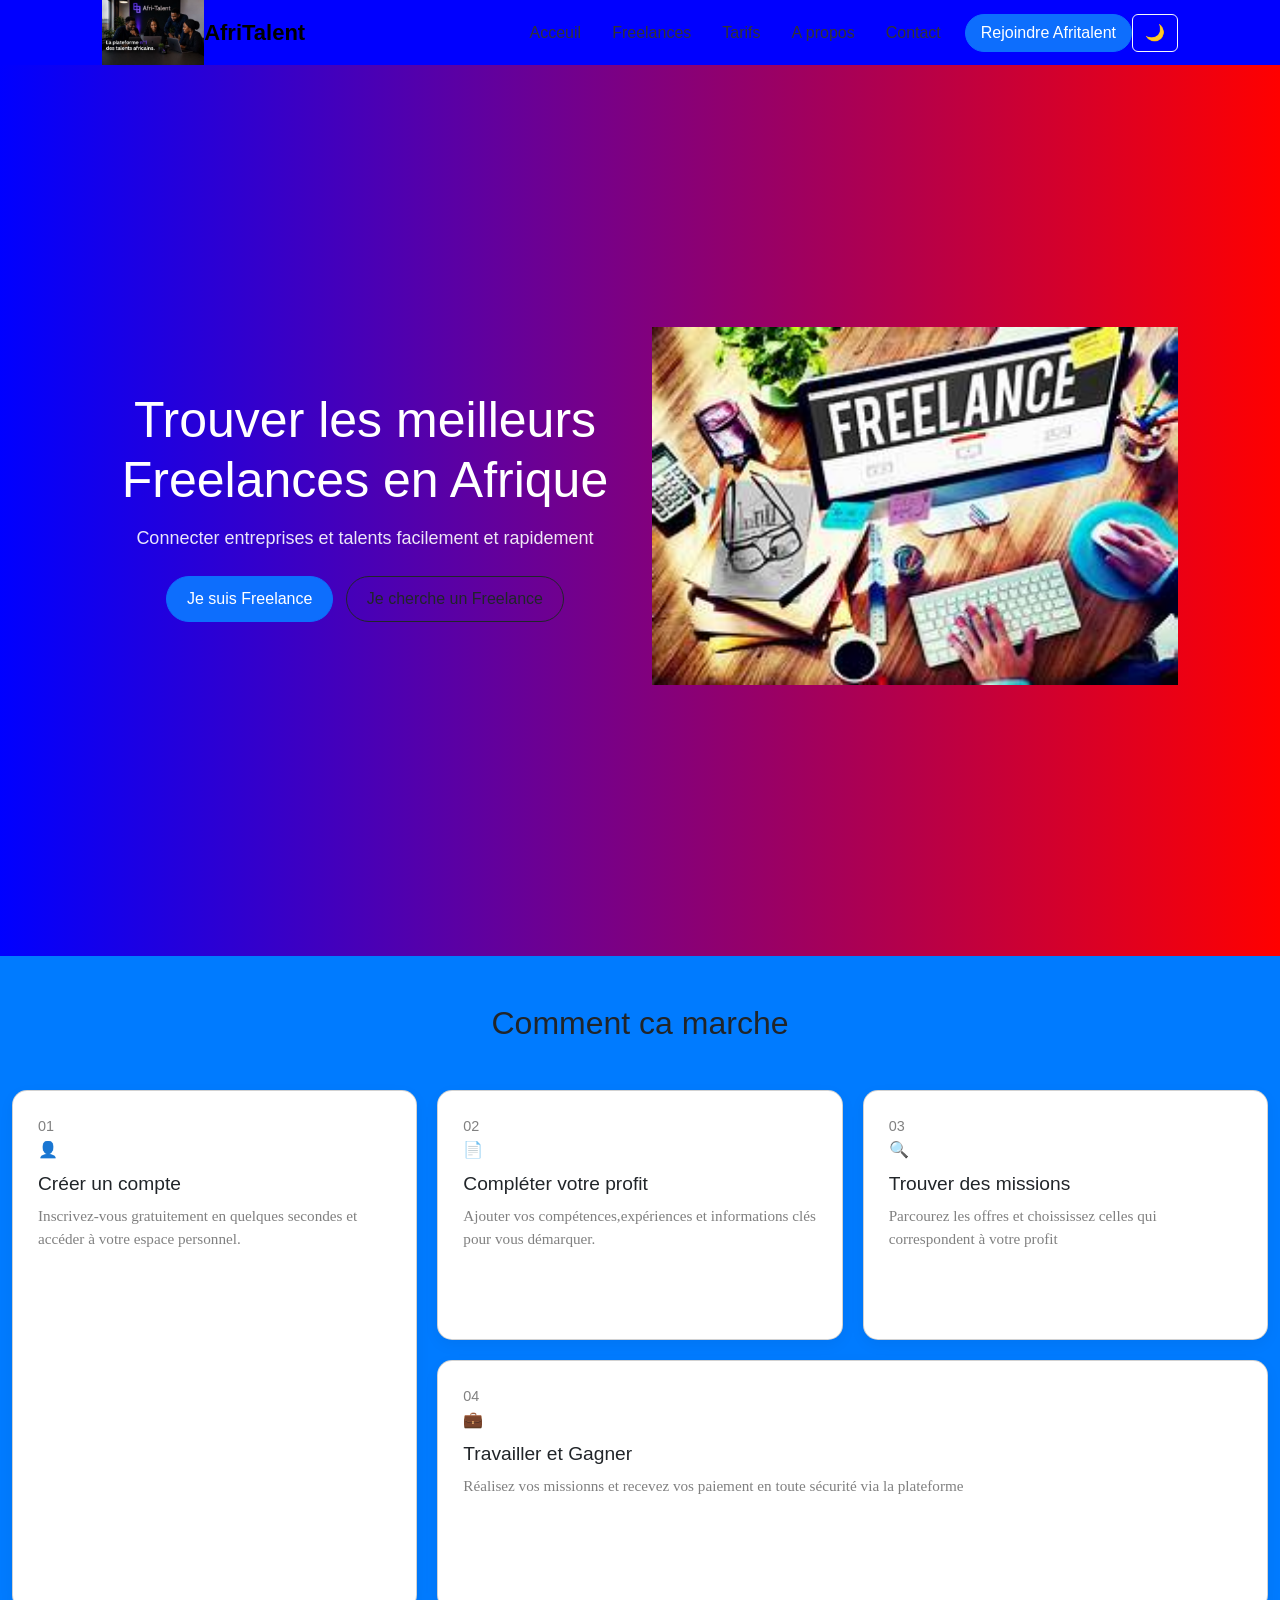
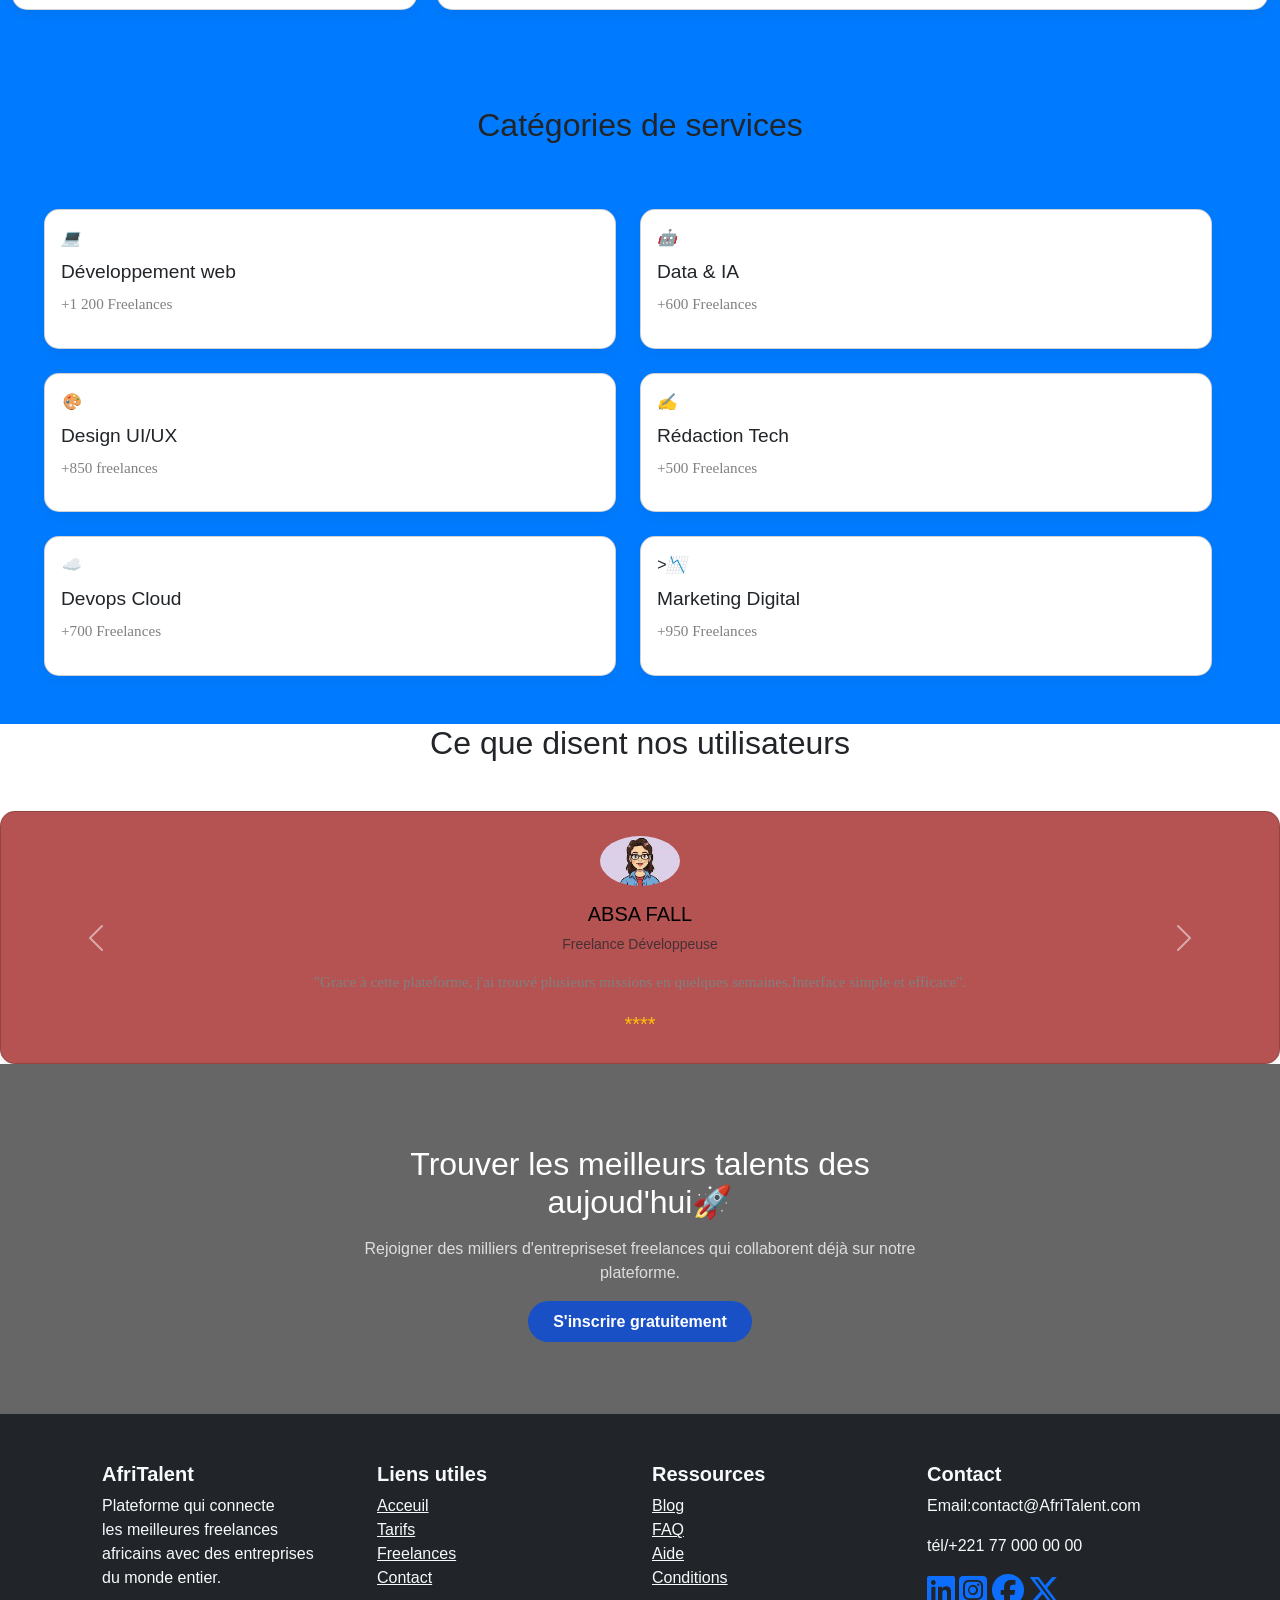
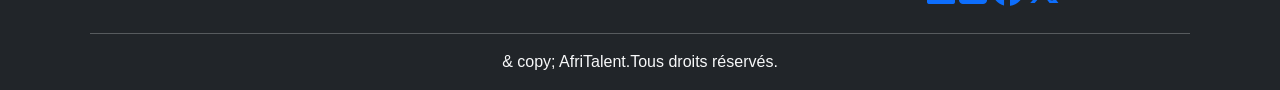
==== commit 6f7f9a07: "JS :dark mode avec localstorage,navbar dynamique ao scroll" ====
--- a/index.html
+++ b/index.html
@@ -14,13 +14,12 @@
 <body>
 <!-- Le contenu de la page sera ajoute ici -->
  <!--navbar-->
- <nav id="navbar" class="navbar navbar-expand-lg navbar-dark bg-primary fixed-top" style="margin-bottom: 0;">
+ <nav id="navbar" class="navbar navbar-expand-lg navbar-light bg-blue shadow-sm fixed-top">
     <div class="container">
-        <!--logo a gauche-->
-        <a class=" navbar-brand logo" href="index.html"><img src="image/WhatsApp Image 2026-05-29 at 20.59.11.jpeg">AfriTalent</a>
-    
+        <!--logo-->
+        <a class=" navbar-brand logo" href="index.html"><img src="image/WhatsApp Image 2026-05-29 at 20.59.11.jpeg" alt="logo AfriTalent">AfriTalent</a>
         <!--bouton mobile-->
-        <button class="navbar-toggler" type="button" data-bs-toggle="collapse" data-bs-target="#menu">
+          <button class="navbar-toggler" type="button" data-bs-toggle="collapse" data-bs-target="#menu">
             <span class="navbar-toggler-icon"></span>
         </button>
             <!--menu-->
@@ -43,7 +42,8 @@
                     </li>
                 </ul>
                 <!--bouton-->
-                <a href="index.html" class="btn btn-primary ms-3">Rejoindre AfriTalent</a>
+                <a href="index.html" class="btn btn-primary ms-3">Rejoindre Afritalent</a>
+                <a id="theme-toggle" class=" btn btn-outline-light">🌙</a>
             </div>
     </div>
  </nav>
@@ -61,7 +61,7 @@
             </div>
         </div>
         <!--image-->
-        <div class="col-12 col-md col-lg-">
+        <div class="col-12 col-md col-lg-6">
             <img src="image/OIP.jpeg" alt="Freelance" class="img-fluid hero-img" width="100%">
         </div>
         </div>
@@ -198,7 +198,7 @@
     <div class="cta-content">
         <h2>Trouver les meilleurs talents des aujoud'hui🚀</h2>
         <p>Rejoigner des milliers d'entrepriseset freelances qui collaborent déjà sur notre plateforme.</p>
-        <a href="#" class="cta-btn">S'inscrire gratuitement</a>
+        <a href="contact.html" class="cta-btn">S'inscrire gratuitement</a>
     </div>
  </section>
  <!--footer-->
@@ -256,6 +256,7 @@
 src="https://cdn.jsdelivr.net/npm/bootstrap@5.3.0/dist/js/bootstrap.bundle.min.js"
 ></script>
 <!-- Votre script JavaScript -->
+ <a id="topBtn">👆</a>
 <script src="js/main.js"></script>
 </body>
 </html>
--- a/css/style.css
+++ b/css/style.css
@@ -586,5 +586,23 @@
     font-weight: bold;
     color: #0d6efd;
 }
-
-
+.dark-mode {
+    background-color:red !important;
+    color: white ;
+}
+
+.dark-mode .navbar {
+    background-color: #1a1a1a !important;
+}
+
+.dark-mode .card {
+    background-color: #1e1e1e;
+    color: white;
+}
+.navbar-scroll{
+    background-color: rgb(85, 192, 181) !important;
+}
+.dark-mode .body{
+    background-color: #121212;
+    color: white;
+}
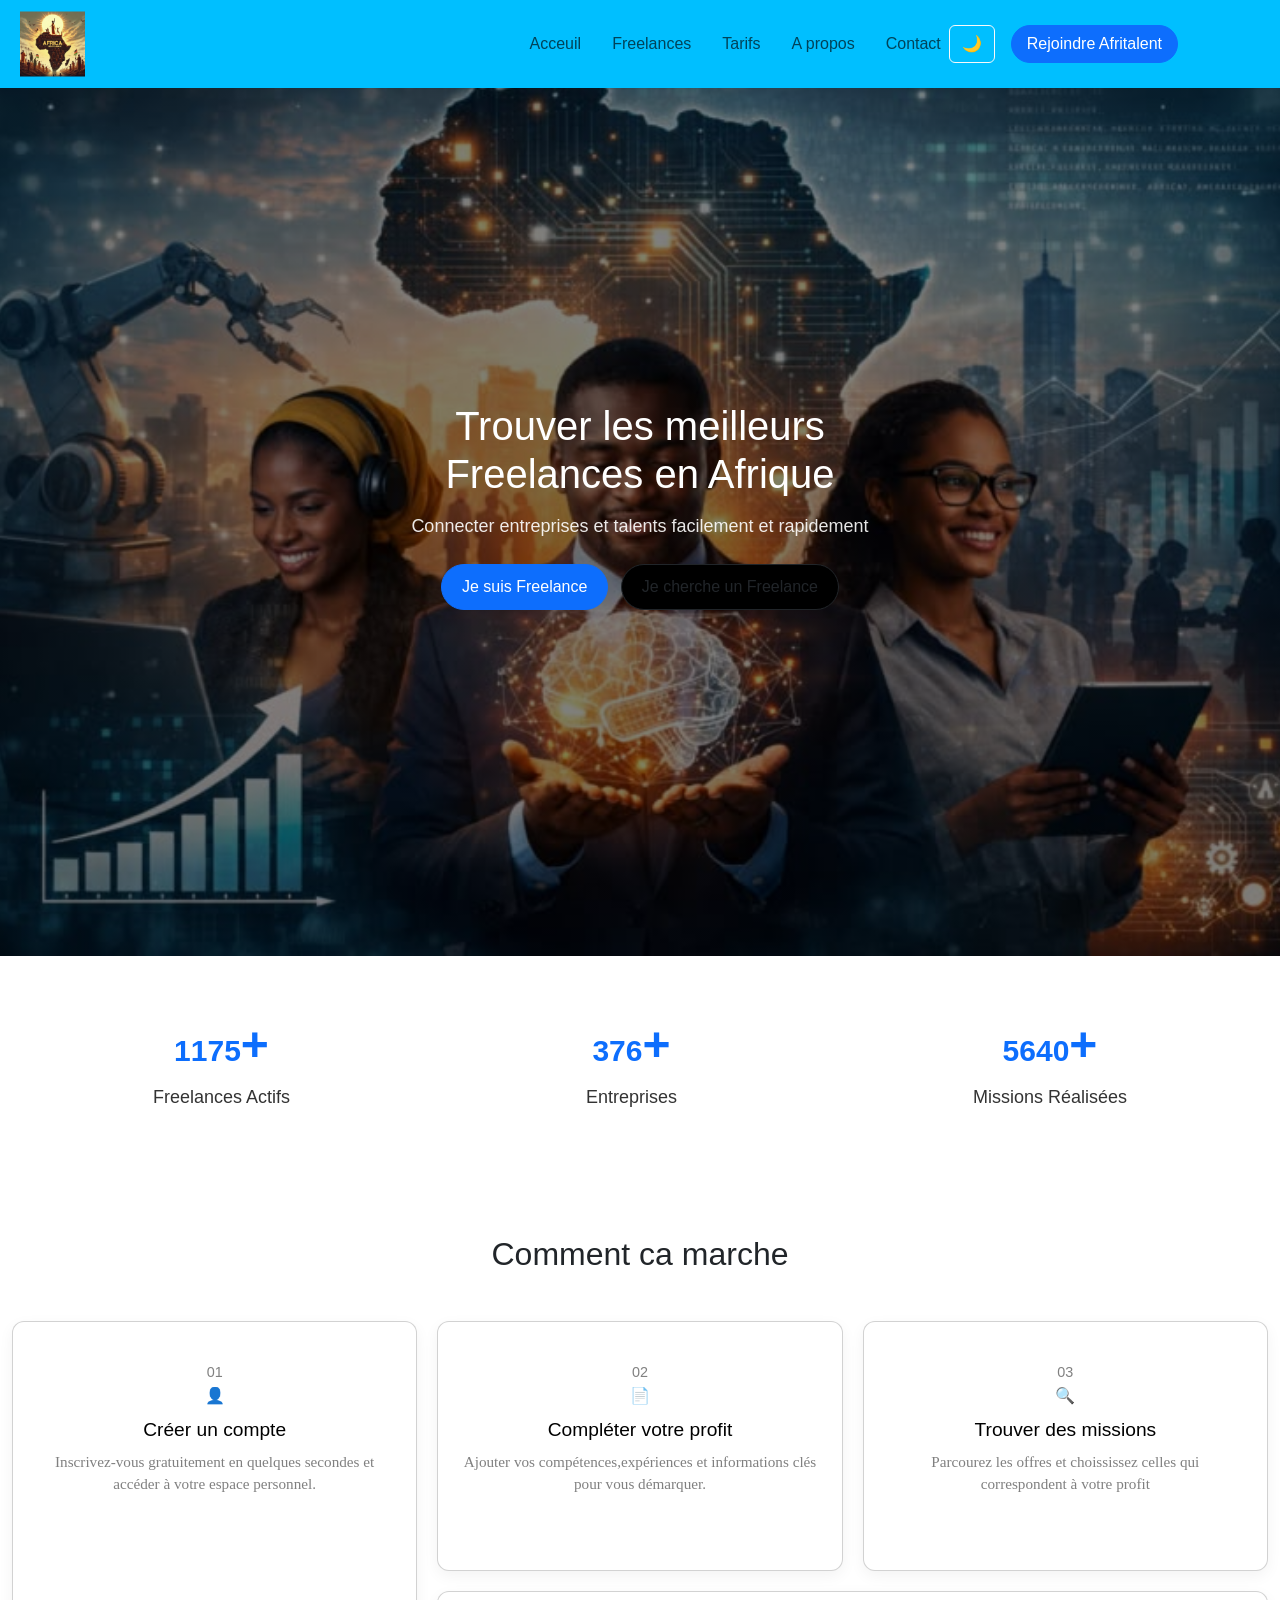
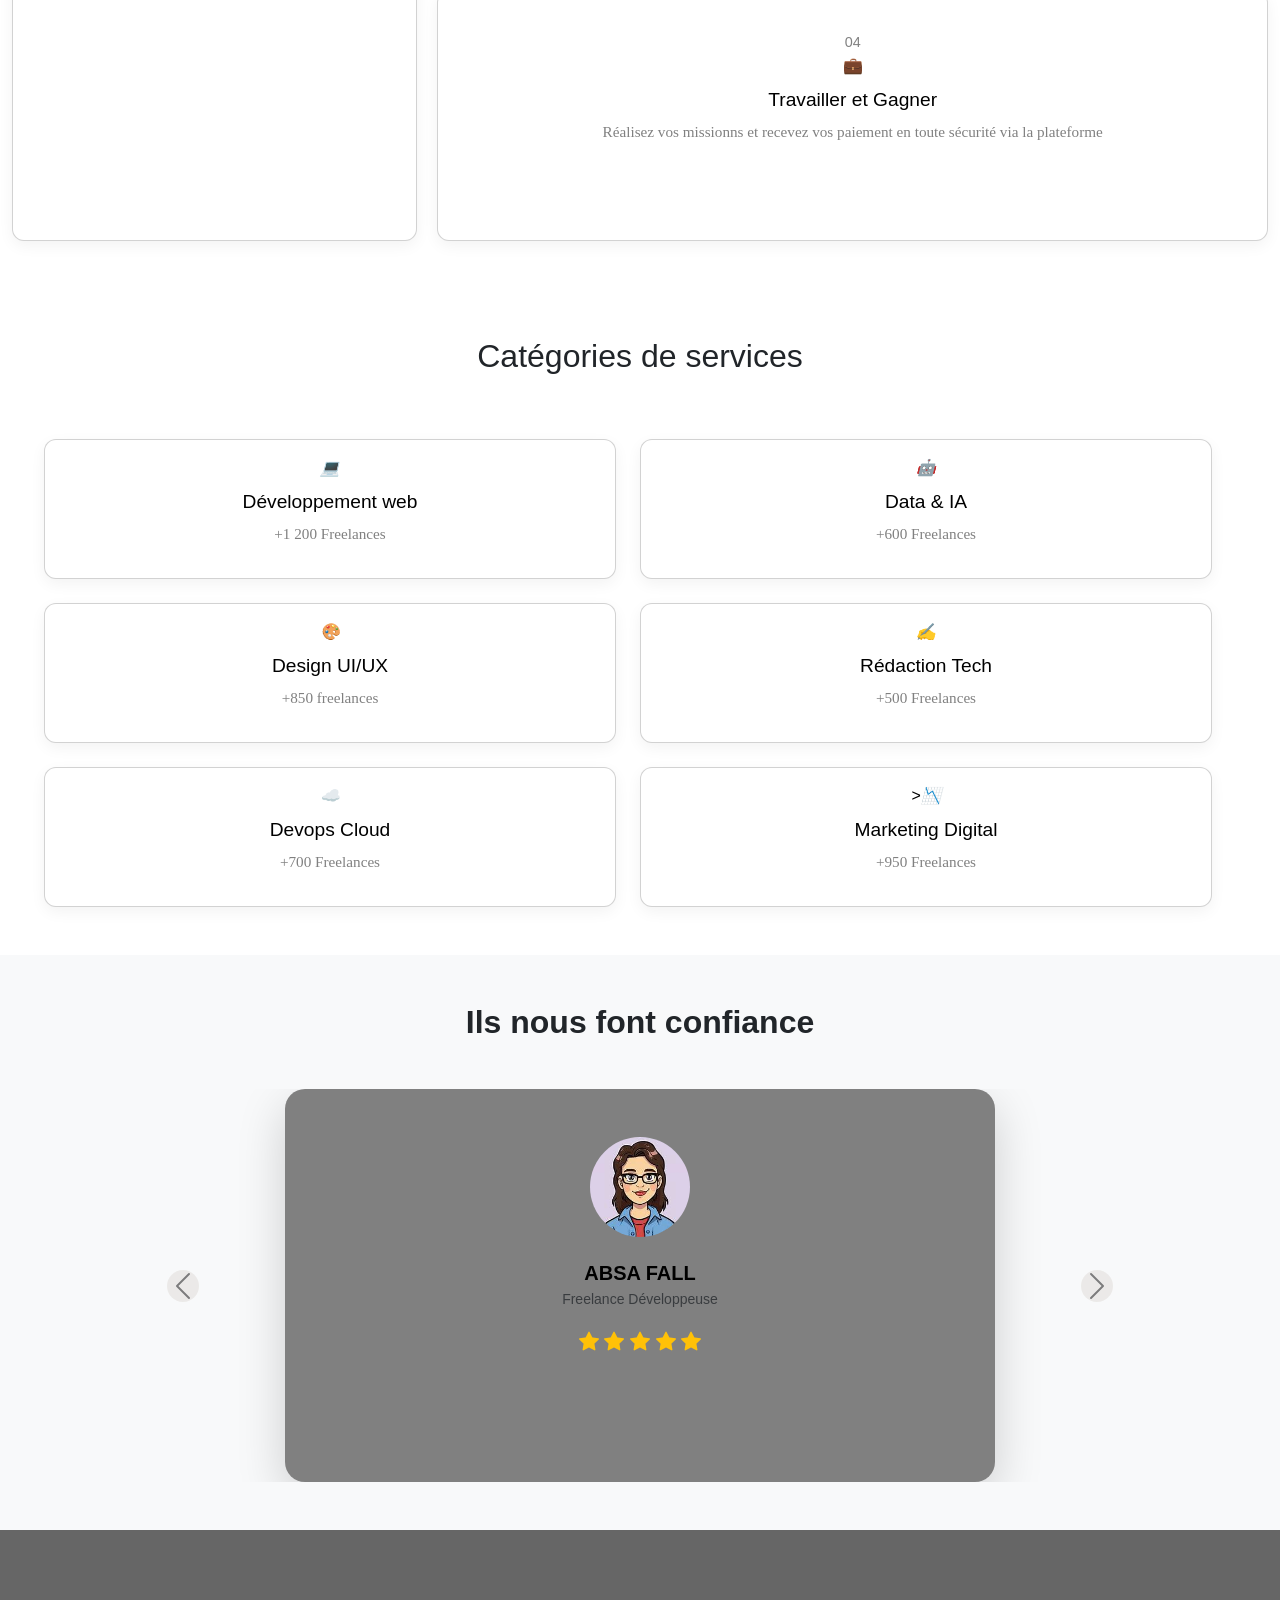
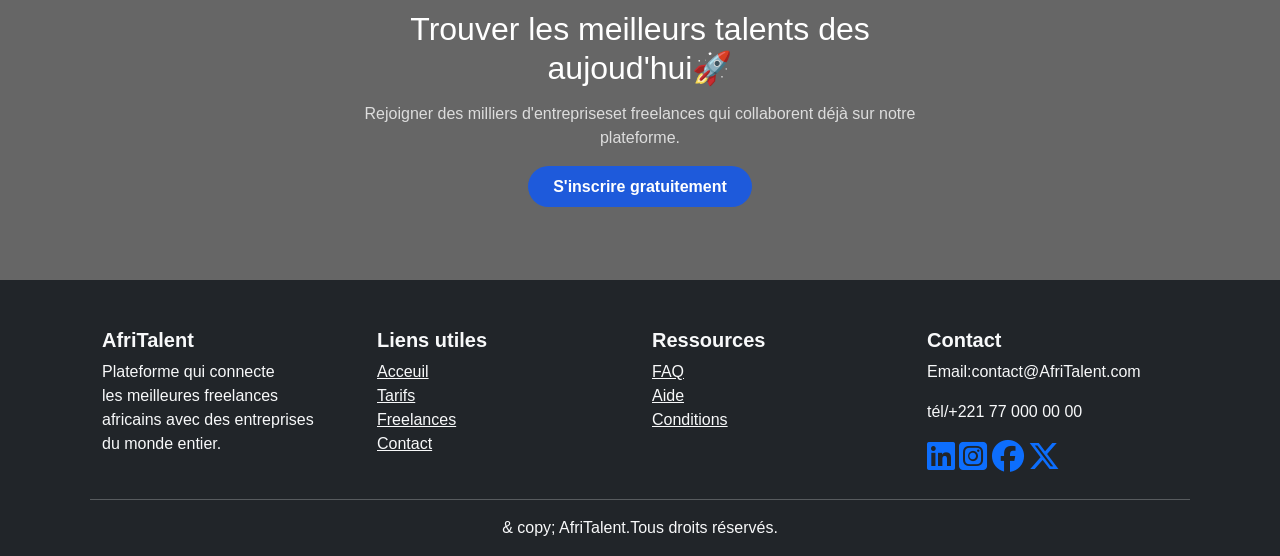
==== commit 633ad285: "JS: compteurs animes ay scroll et animations fade-in des sections" ====
--- a/index.html
+++ b/index.html
@@ -8,16 +8,17 @@
 <link
 href="https://cdn.jsdelivr.net/npm/bootstrap@5.3.0/dist/css/bootstrap.min.css" rel="stylesheet">
 <link rel="stylesheet" href="https://cdnjs.cloudflare.com/ajax/libs/font-awesome/6.5.0/css/all.min.css">
+<link rel="stylesheet" href="https://cdn.jsdelivr.net/npm/bootstrap-icons@1.11.3/font/bootstrap-icons.min.css">
 <!-- Votre feuille de style personnelle -->
 <link rel="stylesheet" href="css/style.css">
 </head>
 <body>
 <!-- Le contenu de la page sera ajoute ici -->
  <!--navbar-->
- <nav id="navbar" class="navbar navbar-expand-lg navbar-light bg-blue shadow-sm fixed-top">
+ <nav id="navbar" class="navbar navbar-expand-lg navbar-light bg-blue shadow-sm fixed-top p-4">
     <div class="container">
         <!--logo-->
-        <a class=" navbar-brand logo" href="index.html"><img src="image/WhatsApp Image 2026-05-29 at 20.59.11.jpeg" alt="logo AfriTalent">AfriTalent</a>
+        <a class=" navbar-brand logo" href="index.html"><img src="image/afritalent.jpg" alt="logo AfriTalent"></a>
         <!--bouton mobile-->
           <button class="navbar-toggler" type="button" data-bs-toggle="collapse" data-bs-target="#menu">
             <span class="navbar-toggler-icon"></span>
@@ -41,34 +42,49 @@
                         <a class="nav-link" href="contact.html">Contact</a>
                     </li>
                 </ul>
+                 <a id="theme-toggle" class=" btn btn-outline-light">🌙</a>
                 <!--bouton-->
                 <a href="index.html" class="btn btn-primary ms-3">Rejoindre Afritalent</a>
-                <a id="theme-toggle" class=" btn btn-outline-light">🌙</a>
+               
             </div>
     </div>
  </nav>
  <!--hero-->
- <section class="hero d-flex align-items-center text-center">
-    <div class="container">
-        <div class="row align-items-center">
+ <section class="hero d-flex align-items-center text-center" fade-in>
+    <div class="container"> 
+        <div class="row justify-content-center align-items-center">
             <!--texte-->
         <div class="col-12 col-md col-lg-6">
-            <h1 class="hero-title">Trouver les meilleurs Freelances en Afrique</h1>
+            <h1 class="hero-ttle text-center">Trouver les meilleurs Freelances en Afrique</h1>
             <p class="hero-subtitle">Connecter entreprises et talents facilement et rapidement </p>
             <div class="mt-4">
-<a href="freelance.html" class="btn btn-primary me-2">Je suis Freelance</a>
-<a href="freelance.html" class="btn btn-outline-dark">Je cherche un Freelance</a>
-            </div>
-        </div>
-        <!--image-->
-        <div class="col-12 col-md col-lg-6">
-            <img src="image/OIP.jpeg" alt="Freelance" class="img-fluid hero-img" width="100%">
-        </div>
+<a href="freelance.html" class="btn btn-primary me-2">Je suis Freelance</a>   
+<a href="freelance.html" class="btn btn-outline-dark" style="background-color:black;">Je cherche un Freelance</a>
+            </div>
+        </div>
+       
         </div>
     </div>
  </section>
+ <div class="stats-container" fade in>
+  <div class="stat">
+    <h2><span class="counter" data-target="2500">0</span>+</h2>
+    <p>Freelances Actifs</p>
+  </div>
+
+  <div class="stat">
+    <h2><span class="counter" data-target="800">0</span>+</h2>
+    <p>Entreprises</p>
+  </div>
+
+  <div class="stat">
+    <h2><span class="counter" data-target="12000">0</span>+</h2>
+    <p>Missions Réalisées</p>
+  </div>
+</div>
+
  <!--Comment ca marche-->
- <section class="how-it-works container-fluid py-5" style="background: rgb(0, 123, 255);">
+ <section class="how-it-works container-fluid py-5" fade-in>
     <h2 class="text-center mb-5">Comment ca marche</h2>
     <div class="bento-grid">
         <div class="card card-large">
@@ -98,7 +114,7 @@
     </div>
     </section>
  <!--caregories des services-->
- <section class="categories container-fluid py-5" style="background-color: rgb(0, 123, 255);">
+ <section class="categories container-fluid py-5" fade-in>
     <h2>Catégories de services</h2>
     <div class="row g-4 px-4">
         <div class="row g-4">
@@ -148,50 +164,89 @@
     </div>
  </section>
  <!--temoignages-->
- <section class="temoignage container-fluid px-0">
-    <h2 class="text-center mb-5">Ce que disent nos utilisateurs</h2>
-    <div id="carouseltemoignage" class="carousel slide" data-bs-ride="carousel" data-bs-interval="2000" >
-<div class="carousel-inner">
-    <!--temoigange1-->
-    <div class="carousel-item active">
-        <div class="card text-center p-4 shadow-sm">
-            <img src="image/fille2.jpeg" class="rounded-circle mx-auto mb-3"  width="80">
-<h5>ABSA FALL</h5>  
-<small class="text-muted">Freelance Développeuse</small>
-                <p class="mt-3">"Grace à cette plateforme, j'ai trouvé plusieurs missions en quelques semaines.Interface simple et efficace".</p>
-                <div class="stars text-warning">****</div>
-        </div>
-    </div>
-<!--temoignage2-->
-<div class="carousel-item">
-    <div class="card text-center p-4 shadow-sm">
-<img src="image/fille1.jpeg" class="rounded-circle mx-auto mb-3"  width="80">
-<h5>ADJA DENG</h5>
-<small class="text-muted">CEO Startup</small>
-<p class="mt-3">"Nous avons recruté des freelances qualiifiés trés rapidement.Je recommande vivement." </p>
-<div class="stars text-warning">*****</div>
-</div>
-</div>
-<!--temoignage3-->
-<div class="carousel-item">
-    <div class="card text-center p-4 shadow-sm">
-<img src="image/homme.jpeg" class="rounded-circle mx-auto mb-3"  width="80">
-<h5>ALIOUNE BADARA FALL</h5>
-<small class="text-muted">Designer UI/UX</small>
-<p class="mt-3">"Une excellente expérience!Les projets sont variées et bien rénumérés." </p>
-<div class="stars text-warning">*****</div>
-</div>
-</div>
-</div>
-<!--boutons-->
-<button class="carousel-control-prev" type="button" data-bs-target="#carouseltemoignage" data-bs-slide="prev">
-    <span class="carousel-control-prev-icon"></span>
-</button>
-<button class="carousel-control-next" class="carousel-control-next" type="button" data-bs-target="#carouseltemoignage" data-bs-slide="next">
-    <span class="carousel-control-next-icon"></span>
-</button>
-    </div>
- </section>
+ <section class="temoignage container-fluid py-5 bg-light" fade in>
+  <div class="container">
+    <h2 class="text-center mb-5 fw-bold">Ils nous font confiance</h2>
+    
+    <div id="carouseltemoignage" class="carousel slide" data-bs-ride="carousel" data-bs-interval="4000">
+      <div class="carousel-inner">
+
+        <!-- Témoignage 1 -->
+        <div class="carousel-item active">
+          <div class="row justify-content-center">
+            <div class="col-md-8">
+              <div class="card border-0 shadow-lg p-5 text-center">
+                <img src="image/fille2.jpeg" class="rounded-circle mx-auto mb-4" width="100" height="100" style="object-fit: cover;" alt="ABSA FALL">
+                <h5 class="fw-bold mb-1">ABSA FALL</h5>
+                <small class="text-muted d-block mb-3">Freelance Développeuse</small>
+                <div class="stars text-warning mb-3 fs-5">
+                  <i class="bi bi-star-fill"></i>
+                  <i class="bi bi-star-fill"></i>
+                  <i class="bi bi-star-fill"></i>
+                  <i class="bi bi-star-fill"></i>
+                  <i class="bi bi-star-fill"></i>
+                </div>
+                <p class="lead fst-italic">"Grâce à cette plateforme, j’ai trouvé plusieurs missions en quelques semaines. Interface simple et paiement sécurisé. Je recommande à 100% !"</p>
+              </div>
+            </div>
+          </div>
+        </div>
+
+        <!-- Témoignage 2 -->
+        <div class="carousel-item">
+          <div class="row justify-content-center">
+            <div class="col-md-8">
+              <div class="card border-0 shadow-lg p-5 text-center">
+                <img src="image/fille1.jpeg" class="rounded-circle mx-auto mb-4" width="100" height="100" style="object-fit: cover;" alt="ADJA DIENG">
+                <h5 class="fw-bold mb-1">ADJA DIENG</h5>
+                <small class="text-muted d-block mb-3">CEO Startup</small>
+                <div class="stars text-warning mb-3 fs-5">
+                  <i class="bi bi-star-fill"></i>
+                  <i class="bi bi-star-fill"></i>
+                  <i class="bi bi-star-fill"></i>
+                  <i class="bi bi-star-fill"></i>
+                  <i class="bi bi-star-fill"></i>
+                </div>
+                <p class="lead fst-italic">"Nous avons recruté des freelances qualifiés très rapidement. Le process est fluide et l’équipe support hyper réactive. Excellent !"</p>
+              </div>
+            </div>
+          </div>
+        </div>
+
+        <!-- Témoignage 3 -->
+        <div class="carousel-item">
+          <div class="row justify-content-center">
+            <div class="col-md-8">
+              <div class="card border-0 shadow-lg p-5 text-center">
+                <img src="image/homme.jpeg" class="rounded-circle mx-auto mb-4" width="100" height="100" style="object-fit: cover;" alt="">
+                <h5 class="fw-bold mb-1">ALIOUNE BADARA FALL</h5>
+                <small class="text-muted d-block mb-3">Designer UI/UX</small>
+                <div class="stars text-warning mb-3 fs-5">
+                  <i class="bi bi-star-fill"></i>
+                  <i class="bi bi-star-fill"></i>
+                  <i class="bi bi-star-fill"></i>
+                  <i class="bi bi-star-fill"></i>
+                  <i class="bi bi-star-fill"></i>
+                </div>
+                <p class="lead fst-italic">"Une excellente expérience ! Les projets sont variés, bien rémunérés et les clients sont sérieux. Ma plateforme préférée maintenant."</p>
+              </div>
+            </div>
+          </div>
+        </div>
+
+      </div>
+
+      <!-- Flèches navigation -->
+      <button class="carousel-control-prev" type="button" data-bs-target="#carouseltemoignage" data-bs-slide="prev">
+        <span class="carousel-control-prev-icon bg-dark rounded-circle p-3"></span>
+      </button>
+      <button class="carousel-control-next" type="button" data-bs-target="#carouseltemoignage" data-bs-slide="next">
+        <span class="carousel-control-next-icon bg-dark rounded-circle p-3"></span>
+      </button>
+    </div>
+  </div>
+</section>
+
  <!--CTA-->
  <section class="cta">
     <div class="overlay"></div>
@@ -201,6 +256,7 @@
         <a href="contact.html" class="cta-btn">S'inscrire gratuitement</a>
     </div>
  </section>
+ 
  <!--footer-->
  <footer class=" bg-dark text-light pt-5 pb-3">
     <div class="container">
@@ -224,7 +280,6 @@
 <div class="col-md-3 mb-4">
     <h5 class="fw-bold">Ressources</h5>
     <ul class="list-unstyled">
-        <li><a href="#"  class="text-light text decoration none">Blog</a></li>
         <li><a href="tarifs.html"  class="text-light text decoration none">FAQ</a></li>
         <li><a href="#"  class="text-light text decoration none">Aide</a></li>
         <li><a href="#"  class="text-light text decoration none">Conditions</a></li>
@@ -256,7 +311,9 @@
 src="https://cdn.jsdelivr.net/npm/bootstrap@5.3.0/dist/js/bootstrap.bundle.min.js"
 ></script>
 <!-- Votre script JavaScript -->
- <a id="topBtn">👆</a>
+<button id="backToTop" title="Retour en haut">
+  <i class="bi bi-chevron-up"></i>
+</button>
 <script src="js/main.js"></script>
 </body>
 </html>
--- a/css/style.css
+++ b/css/style.css
@@ -8,6 +8,7 @@
     --text:#333;
     --radius:10px;
 }
+
 /*=======navbar======*/
 .navbar{
     background-color:rgba(78, 97, 192, 0.64);
@@ -43,13 +44,12 @@
 /*lien*/
 .nav-link{
     margin-left: 15px;
-    color: #333;
     font-weight: 500;
     transition: 0.3s;
 }
 /*hover*/
 .nav-link:hover{
-    color: blue;
+    color: rgb(0, 200, 255);
 }
 /*bouton*/
 .btn-primary{
@@ -59,10 +59,12 @@
 /*===hero====*/
 .hero{
     height: 100vh;
-    background: linear-gradient(to right,blue,red);
+background:linear-gradient(to bottom,rgba(0,0,0,0.5),rgba(0,0,0,0.5)),url('../image/heo.jpg');
+background-size: cover;
+background-position: center;
+background-repeat: no-repeat;
     align-items: center;
     color: white;
-    background: linear-gradient(120deg,blue,rgba(blue,#6f42c1));
     padding: 100px 40px;
     margin: 0;
     width: 100%;
@@ -73,25 +75,23 @@
     font-size: 50px;
     font-size: 700;
     line-height: 1.2;
+    color: white;
 }
 /*texte*/
 .hero-subtitle{
     font-size: 18px;
     margin-top: 15px;
     opacity: 0.9;
+    color:white;
+    text-align: center;
 }
 /*bouton*/
 .hero .btn{
     border-radius: 25px;
     padding: 10px 20px;
 }
-/*image*/
-.hero_img{
-    max-width: 500%;
-    border-radius: 30px;
-    box-shadow: 0 10px 30px rgba(0, 0,0, 0.2);
-    gap: 60px;
-}
+
+
 /*animaton*/
 @keyframes float{
     0%{transform:translateY(0px)}
@@ -213,7 +213,7 @@
  .temoignage .card{
     width: 100%;
     transition: transform 0.1s ease-in-out;
-    background: rgba(164, 40, 40, 0.804);
+    background:gray;
     color: black;
     
 }
@@ -221,7 +221,34 @@
     transform: translateY(-1px);
 }
 .stars{
-    font-size: 20px;
+    font-size: 70px;
+}
+.temoignage .card {
+  border-radius: 20px;
+  transition: transform 0.3s ease;
+}
+
+.temoignage .card:hover {
+  transform: translateY(-5px);
+}
+
+.carousel-control-prev-icon,
+.carousel-control-next-icon {
+  filter: invert(1);
+}
+
+/* Dark mode */
+body.dark-mode .temoignage {
+  background: #0f172a !important;
+}
+
+body.dark-mode .temoignage .card {
+  background: #1e293b;
+  color: #f1f5f9;
+}
+
+body.dark-mode .temoignage h2 {
+  color: #f1f5f9;
 }
 /*cta*/
 .cta{
@@ -260,7 +287,7 @@
 }
 /*bouton*/
 .cta-btn{
-    background: rgba(5, 74, 225, 0.785);
+    background: rgba(20, 89, 237, 0.871);
     color: white;
     padding: 12px 25px;
     border-radius: 30px;
@@ -303,12 +330,12 @@
 .contact{
     font-family: 'Segoe UI',Arial, sans-serif;
     margin: 0;
-    background: linear-gradient(to right,#b31010,#2952a5);
+    background: rgb(5, 202, 189);
 }
 /*titre*/
 .titrecontact{
     text-align: center;
-    margin: 40px 0 20px;
+    /* margin: 40px 0 20px; */
     font-family:Georgia, 'Times New Roman', Times, serif;
     font-size: 28px;
     
@@ -353,7 +380,7 @@
 textarea:focus{
     border-color: #e76868;
     box-shadow: 0 0 8px rgba(195, 170, 170, 0.918);
-    background-color: #e06066;
+    background-color: #60c8e0;
     transform: scale(1.02);
     outline: none;
 }
@@ -362,8 +389,8 @@
     padding: 12px;
     border: none;
     width: 100%;
-    background:linear-gradient(135deg,#fd0d25,#4dabf7);
-    color: white;
+    background: rgb(5, 113, 202);
+    color: rgb(245, 12, 101);
     font-weight: bold;
     cursor: pointer;
     border-radius: 8px;
@@ -375,7 +402,7 @@
 }
 /*infos contact*/
  td:nth-child(2) h3 {
-    margin-bottom: 15px;
+    margin-bottom:  5px;
     margin-top: 0;
 }
 td:nth-child(2) p{
@@ -384,7 +411,7 @@
 }
 /*====partie droite====*/
 td:nth-child(2){
-    background:linear-gradient(135deg,#01337c95,#045191);
+
     color:white;
 }
 /*carte*/
@@ -445,7 +472,7 @@
 }
 /*=====freelance===*/
 .freelance{
-    background:rgb(67, 141, 194)
+    background: rgb(5, 202, 189);
 }
 .freelance-card{
     overflow:hidden  !important;
@@ -459,7 +486,7 @@
 /*======apropos======*/
 
 .apropos{
-    background:linear-gradient(rgb(41, 156, 195)) ; 
+    background: rgb(5, 202, 189) ; 
 }   
 /*=====tarifs====*/
 /*espace blanc sous navbar*/
@@ -483,6 +510,22 @@
 }
 .pricing-card:hover{
     transform: translateY(-10px);
+}
+.tarifs-container {
+  display: grid;
+  grid-template-columns: repeat(3, 2fr); /* 3 colonnes égales */
+  gap: 10px;
+  max-width: 1100px;
+  margin: 0 auto;
+  padding: 50px 20px;
+}
+
+.card {
+
+  color: black;
+  padding: 40px 25px;
+  border-radius: 12px;
+  text-align: center;
 }
 
 /*prix*/
@@ -586,23 +629,233 @@
     font-weight: bold;
     color: #0d6efd;
 }
-.dark-mode {
-    background-color:red !important;
-    color: white ;
-}
-
-.dark-mode .navbar {
-    background-color: #1a1a1a !important;
-}
-
-.dark-mode .card {
-    background-color: #1e1e1e;
-    color: white;
-}
-.navbar-scroll{
-    background-color: rgb(85, 192, 181) !important;
-}
-.dark-mode .body{
-    background-color: #121212;
-    color: white;
+.stats-container {
+  display: flex;
+  justify-content: space-around; /* espace égal entre les 3 */
+  align-items: center;
+  text-align: center;
+  padding: 60px 20px;
+  flex-wrap: wrap; /* passe en colonne sur mobile */
+  gap: 30px;
+}
+
+.stat h2 {
+  font-size: 48px;
+  font-weight: bold;
+  color: #0d6efd;
+  margin: 0;
+}
+
+.stat p {
+  font-size: 18px;
+  color: #333;
+  margin-top: 10px;
+}
+
+#navbar {
+  background:rgb(0, 191, 255);
+  padding: 12px 40px;
+  transition: all 0.4s ease;
+  box-shadow: none;
+}
+
+#navbar.scrolled {
+  background: #1e3a8a !important; /* bleu foncé */
+  padding: 12px 40px; /* nav plus petite */
+  box-shadow: 0 4px 20px rgba(0,0,0,0.15);
+}
+
+body.dark-mode #navbar.scrolled {
+  background: #0f172a !important;
+}
+
+body.dark-mode {
+  background-color: #121212 !important;
+  color: #e0e0e0 !important;
+  transition: 0.3s;
+}
+
+
+
+body.dark-mode nav,
+body.dark-mode .navbar {
+  background-color: #1f1f1f !important;
+}
+body.dark-mode
+section:not(.hero),
+body.dark-mode .bg-primary,
+body.dark-mode .bg-info,
+body.dark-mode 
+[style*="background"]{
+    background: #121212 !important;
+}
+body.dark-mode .card {
+  background-color: #1e1e1e !important;
+  border-color: #333 !important;
+  color: #e0e0e0 !important;
+}
+
+body.dark-mode .card-title,
+body.dark-mode .card-text,
+body.dark-mode .card-body,
+body.dark-mode .card-subtitle {
+  color: #e0e0e0 !important;
+}
+
+body.dark-mode .text-muted {
+  color: #aaa !important;
+}
+body.dark-mode .card {
+  box-shadow: 0 4px 12px rgba(0,0,0,0.5);
+}
+
+body.dark-mode .accordion,
+body.dark-mode .accordion-item {
+  background-color: #1e1e1e !important;
+  border-color: #333 !important;
+}
+
+body.dark-mode .accordion-button {
+  background-color: #1e1e1e !important;
+  color: #e0e0e0 !important;
+  box-shadow: none !important;
+}
+
+body.dark-mode .accordion-button:not(.collapsed) {
+  background-color: #2a2a2a !important;
+  color: #90caf9 !important;
+}
+
+body.dark-mode .accordion-button::after {
+  filter: invert(1); /* flèche blanche */
+}
+
+body.dark-mode .accordion-body {
+  background-color: #1e1e1e !important;
+  color: #ccc !important;
+}
+/* Mode clair */
+.contact-section {
+  background: rgb(5, 202, 189);
+  padding: 50px 0;
+}
+
+.contact-wrapper {
+  display: flex;
+  gap: 30px;
+  max-width: 1100px;
+  margin: 0 auto;
+  padding: 0 20px;
+}
+
+.contact-form, .contact-infos {
+  flex: 1;
+  background: white;
+  padding: 30px;
+  border-radius: 10px;
+}
+
+.contact-form input,
+.contact-form select,
+.contact-form textarea {
+  width: 100%;
+  padding: 10px;
+  margin-bottom: 15px;
+  border: 1px solid #ccc;
+  border-radius: 5px;
+}
+
+.titrecontact {
+  text-align: center;
+  padding-top: 50px;
+  padding-bottom: 30px;
+  color: white;
+}
+
+/* Mode sombre */
+body.dark-mode .contact-section {
+  background: #121212 !important;
+}
+
+body.dark-mode .contact-form,
+body.dark-mode .contact-infos {
+  background: #1e1e1e !important;
+  color: #e0e0e0 !important;
+}
+
+body.dark-mode .contact-form input,
+body.dark-mode .contact-form select,
+body.dark-mode .contact-form textarea {
+  background-color: #2a2a2a !important;
+  color: #e0e0e0 !important;
+  border-color: #444 !important;
+}
+
+body.dark-mode .titrecontact {
+  color: #e0e0e0 !important;
+}
+.navbar-brand {
+  position: absolute !important;
+  left: 20px !important;
+  top: 50% !important;
+  transform: translateY(-50%) !important;
+}
+header {
+  background: #0d6efd;
+  min-height: 90px;
+  padding: 10px 30px;
+  display: flex;
+  align-items: center;
+}
+
+header img {
+  height: 65px;
+}
+#backToTop {
+  position: fixed;
+  bottom: 30px;
+  right: 30px;
+  z-index: 99;
+  border: none;
+  background: linear-gradient(135deg, #3b82f6 0%, #1d4ed8 100%);
+  color: white;
+  width: 55px;
+  height: 55px;
+  border-radius: 50%;
+  cursor: pointer;
+  font-size: 22px;
+  display: flex;
+  align-items: center;
+  justify-content: center;
+  box-shadow: 0 8px 25px rgba(59, 130, 246, 0.5);
+  opacity: 0;
+  visibility: hidden;
+  transform: translateY(20px);
+  transition: all 0.4s cubic-bezier(0.68, -0.55, 0.265, 1.55);
+}
+
+#backToTop.show {
+  opacity: 1;
+  visibility: visible;
+  transform: translateY(0);
+}
+
+#backToTop:hover {
+  transform: translateY(-5px) scale(1.05);
+  box-shadow: 0 12px 35px rgba(59, 130, 246, 0.7);
+}
+
+/* Dark mode */
+body.dark-mode #backToTop {
+  background: linear-gradient(135deg, #60a5fa 0%, #3b82f6 100%);
+}
+.fade-in {
+    opacity: 0;
+    transform: translateY(40px);
+    transition: all 0.8s ease;
+}
+
+.fade-in.show {
+    opacity: 1;
+    transform: translateY(0);
 }
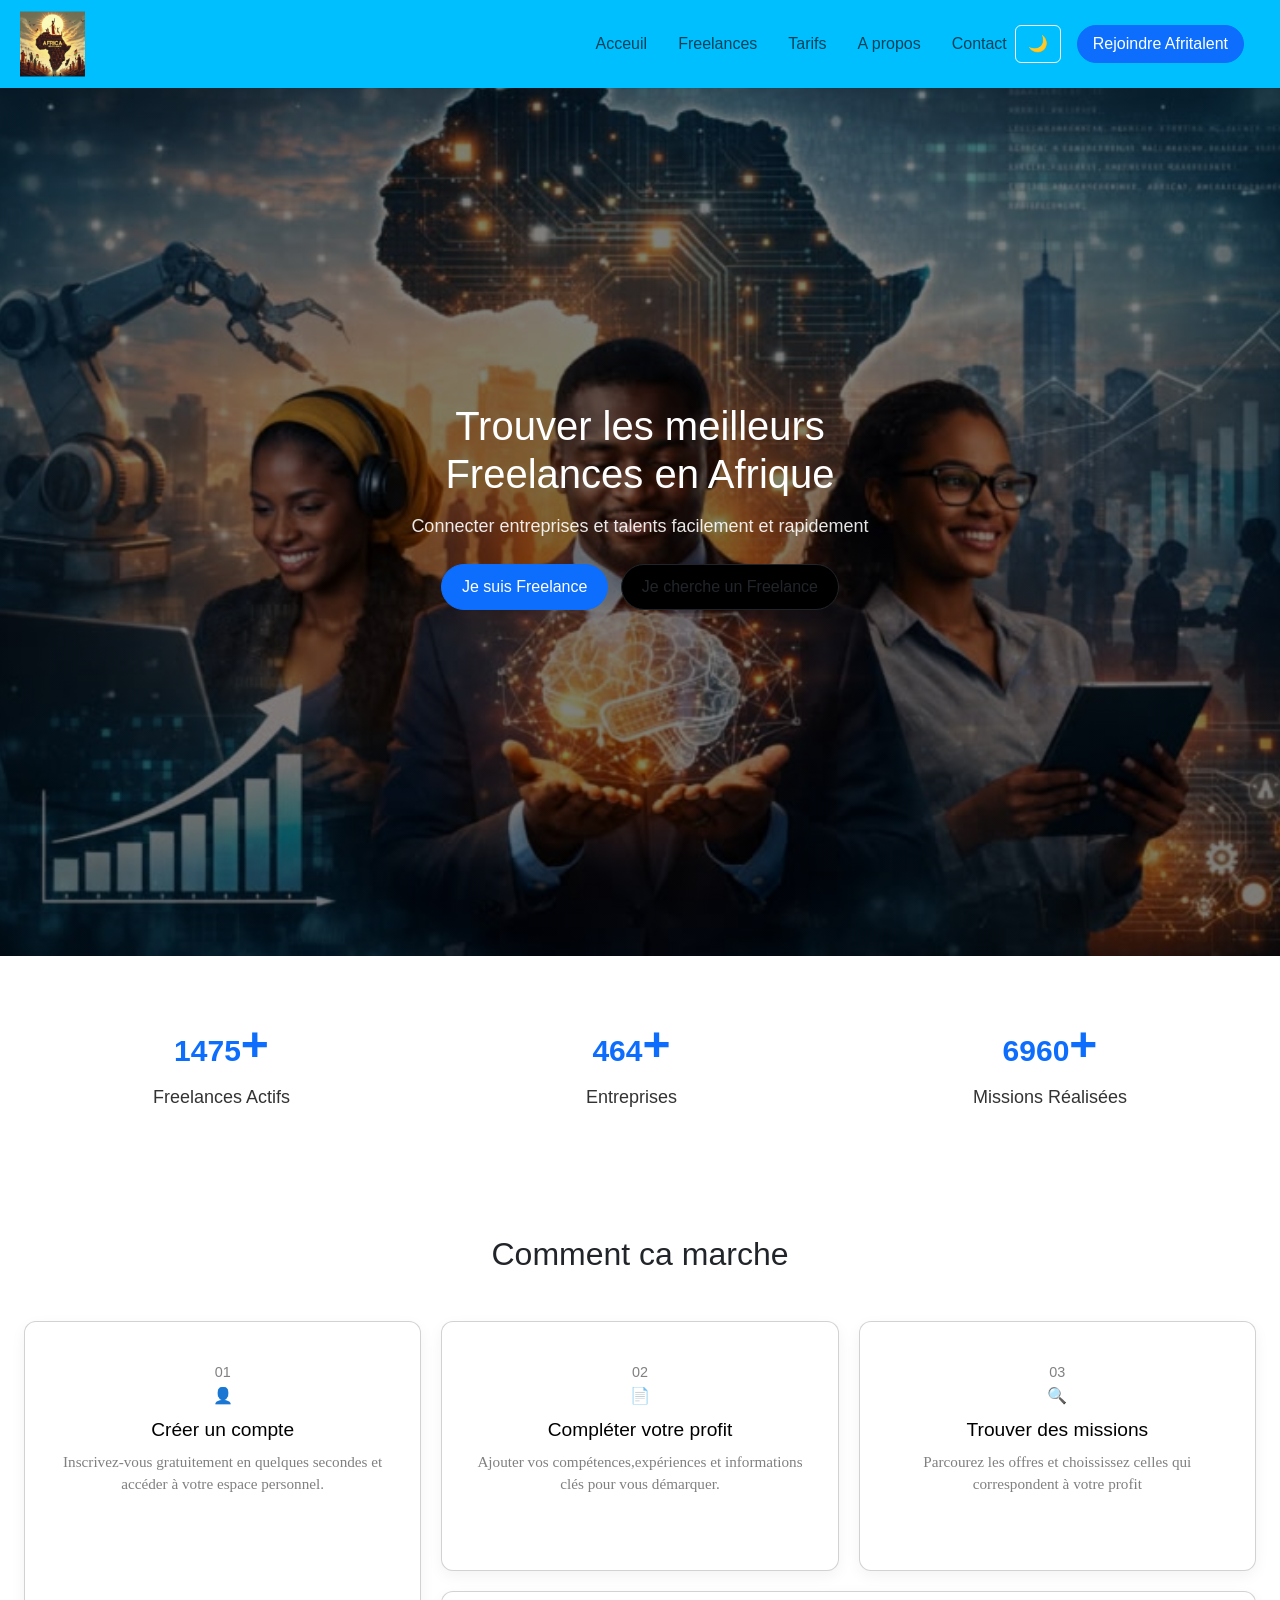
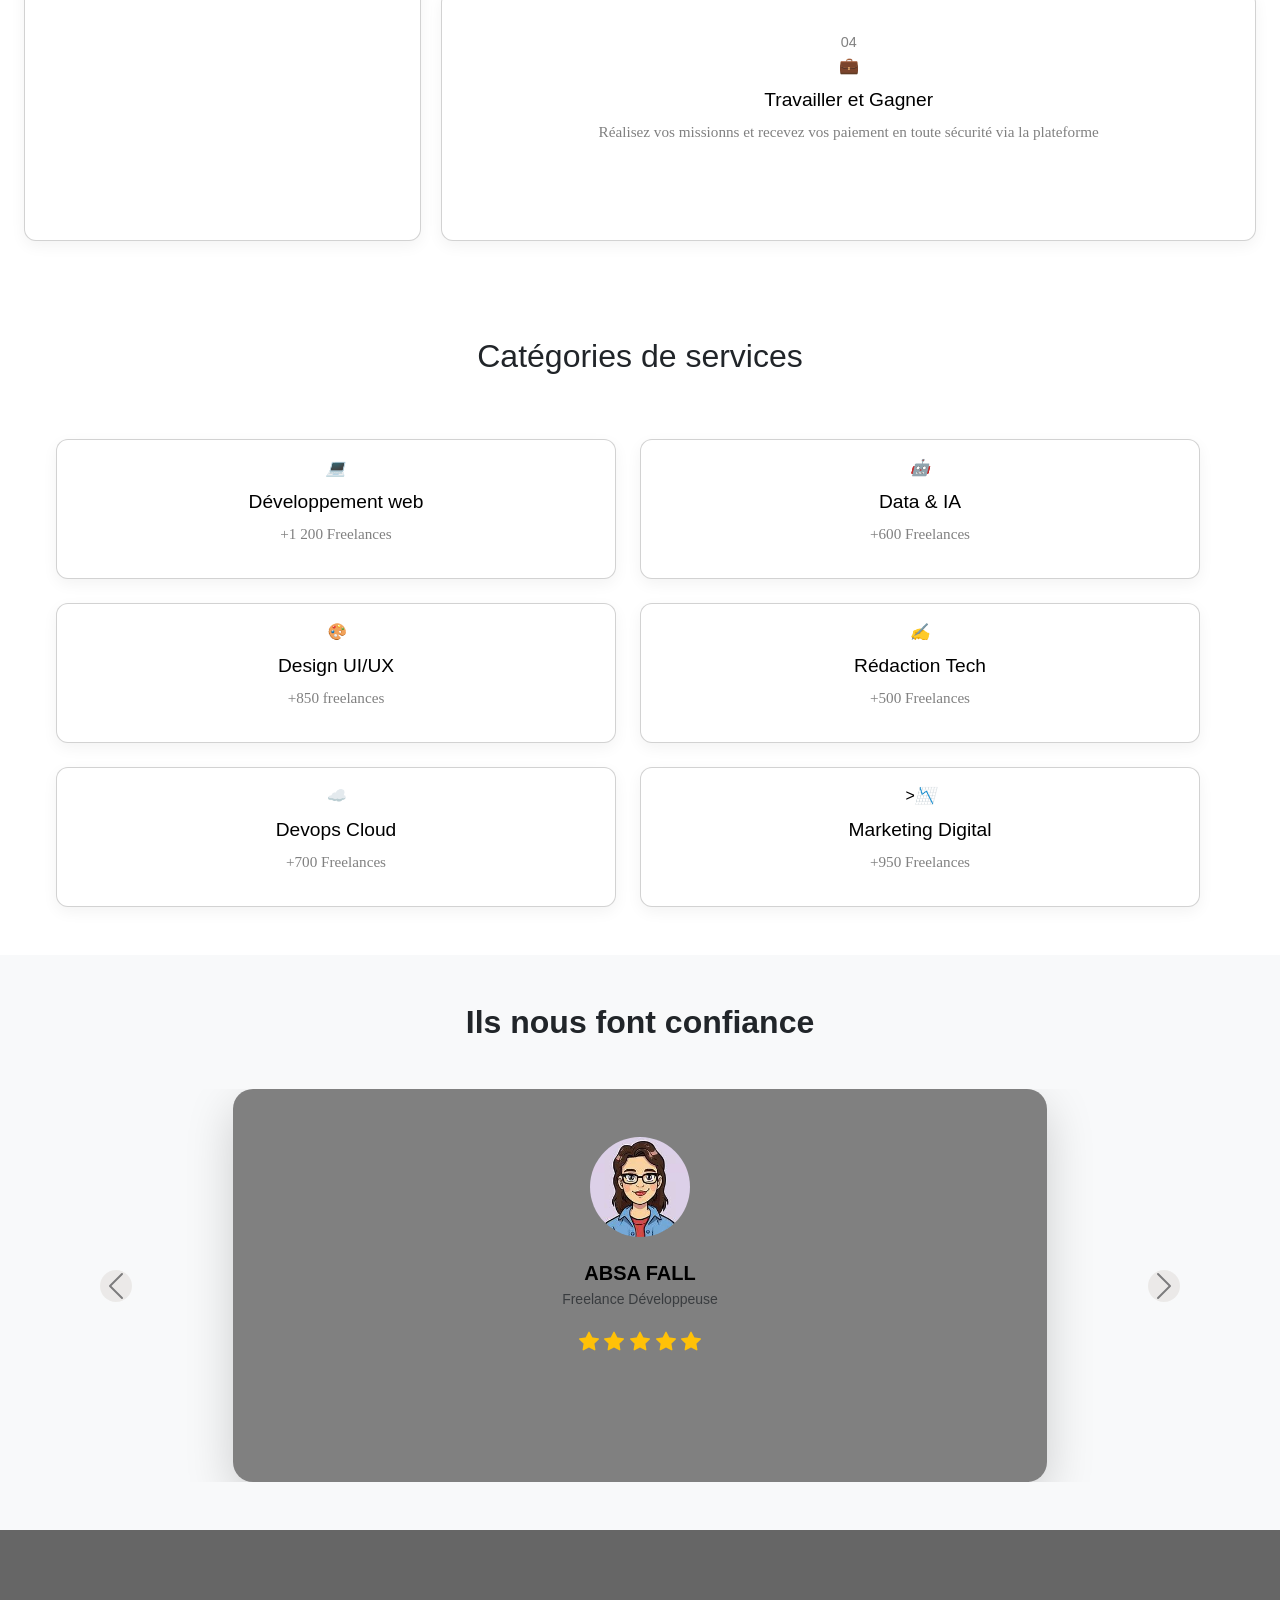
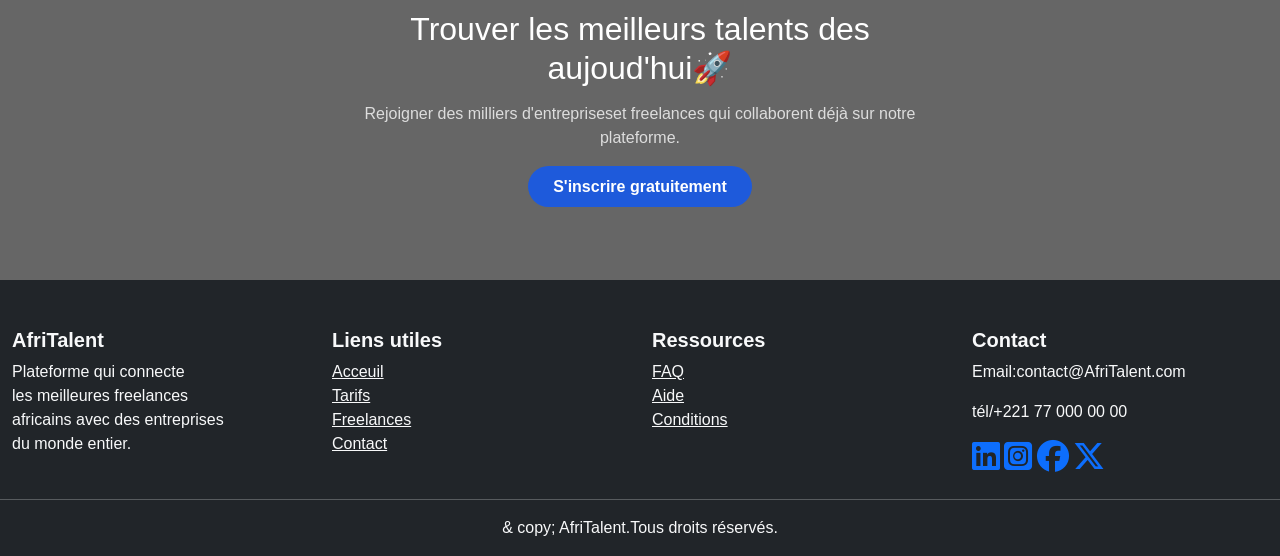
==== commit 69bc42ff: "JS : filtrage dynamique de freelances et validation du formulaire de contact" ====
--- a/index.html
+++ b/index.html
@@ -50,8 +50,8 @@
     </div>
  </nav>
  <!--hero-->
- <section class="hero d-flex align-items-center text-center" fade-in>
-    <div class="container"> 
+ <section class="hero d-flex align-items-center text-center">
+    <div class="container fade-in"> 
         <div class="row justify-content-center align-items-center">
             <!--texte-->
         <div class="col-12 col-md col-lg-6">
@@ -84,8 +84,9 @@
 </div>
 
  <!--Comment ca marche-->
- <section class="how-it-works container-fluid py-5" fade-in>
-    <h2 class="text-center mb-5">Comment ca marche</h2>
+ <section class="how-it-works container-fluid py-5">
+    <div class="container fade-in">
+      <h2 class="text-center mb-5">Comment ca marche</h2>
     <div class="bento-grid">
         <div class="card card-large">
             <span class="step">01</span>
@@ -112,10 +113,12 @@
 <p>Réalisez vos missionns et recevez vos paiement en toute sécurité via la plateforme</p>
 </div>
     </div>
+    </div>
     </section>
  <!--caregories des services-->
- <section class="categories container-fluid py-5" fade-in>
-    <h2>Catégories de services</h2>
+ <section class="categories container-fluid py-5">
+<div class="container fade-in">
+      <h2>Catégories de services</h2>
     <div class="row g-4 px-4">
         <div class="row g-4">
             <div class="col-md-6">
@@ -162,10 +165,11 @@
          </div>
          </div>
     </div>
+</div>
  </section>
  <!--temoignages-->
  <section class="temoignage container-fluid py-5 bg-light" fade in>
-  <div class="container">
+  <div class="container fade-in">
     <h2 class="text-center mb-5 fw-bold">Ils nous font confiance</h2>
     
     <div id="carouseltemoignage" class="carousel slide" data-bs-ride="carousel" data-bs-interval="4000">
@@ -249,7 +253,7 @@
 
  <!--CTA-->
  <section class="cta">
-    <div class="overlay"></div>
+     <div class="overlay"></div>
     <div class="cta-content">
         <h2>Trouver les meilleurs talents des aujoud'hui🚀</h2>
         <p>Rejoigner des milliers d'entrepriseset freelances qui collaborent déjà sur notre plateforme.</p>
--- a/css/style.css
+++ b/css/style.css
@@ -331,6 +331,12 @@
     font-family: 'Segoe UI',Arial, sans-serif;
     margin: 0;
     background: rgb(5, 202, 189);
+}
+.error-message {
+  display: block;
+  font-size: 0.85rem;
+  margin-top: 4px;
+  min-height: 18px;
 }
 /*titre*/
 .titrecontact{
@@ -483,6 +489,33 @@
     object-fit: cover !important;
     object-position: 50% 15% !important;
 }
+
+.filter-buttons-container {
+  display: flex !important;
+  flex-wrap: wrap !important;
+  justify-content: center;
+  gap: 12px;
+}
+
+.filter-buttons-container .btn-filter {
+  display: inline-block !important;
+  width: auto !important;
+  padding: 10px 24px;
+  border: 2px solid #3b82f6;
+  background: white;
+  color: #3b82f6;
+  border-radius: 50px;
+  font-weight: 500;
+  transition: all 0.3s;
+}
+
+.filter-buttons-container .btn-filter.active,
+.filter-buttons-container .btn-filter:hover {
+  background: #3b82f6;
+  color: white;
+}
+
+
 /*======apropos======*/
 
 .apropos{
@@ -553,7 +586,7 @@
 }
 /*titre*/
 .container{
-    max-width: 1100px;
+    max-width: 1500px;
 }
 .section-title{
     text-align: center;
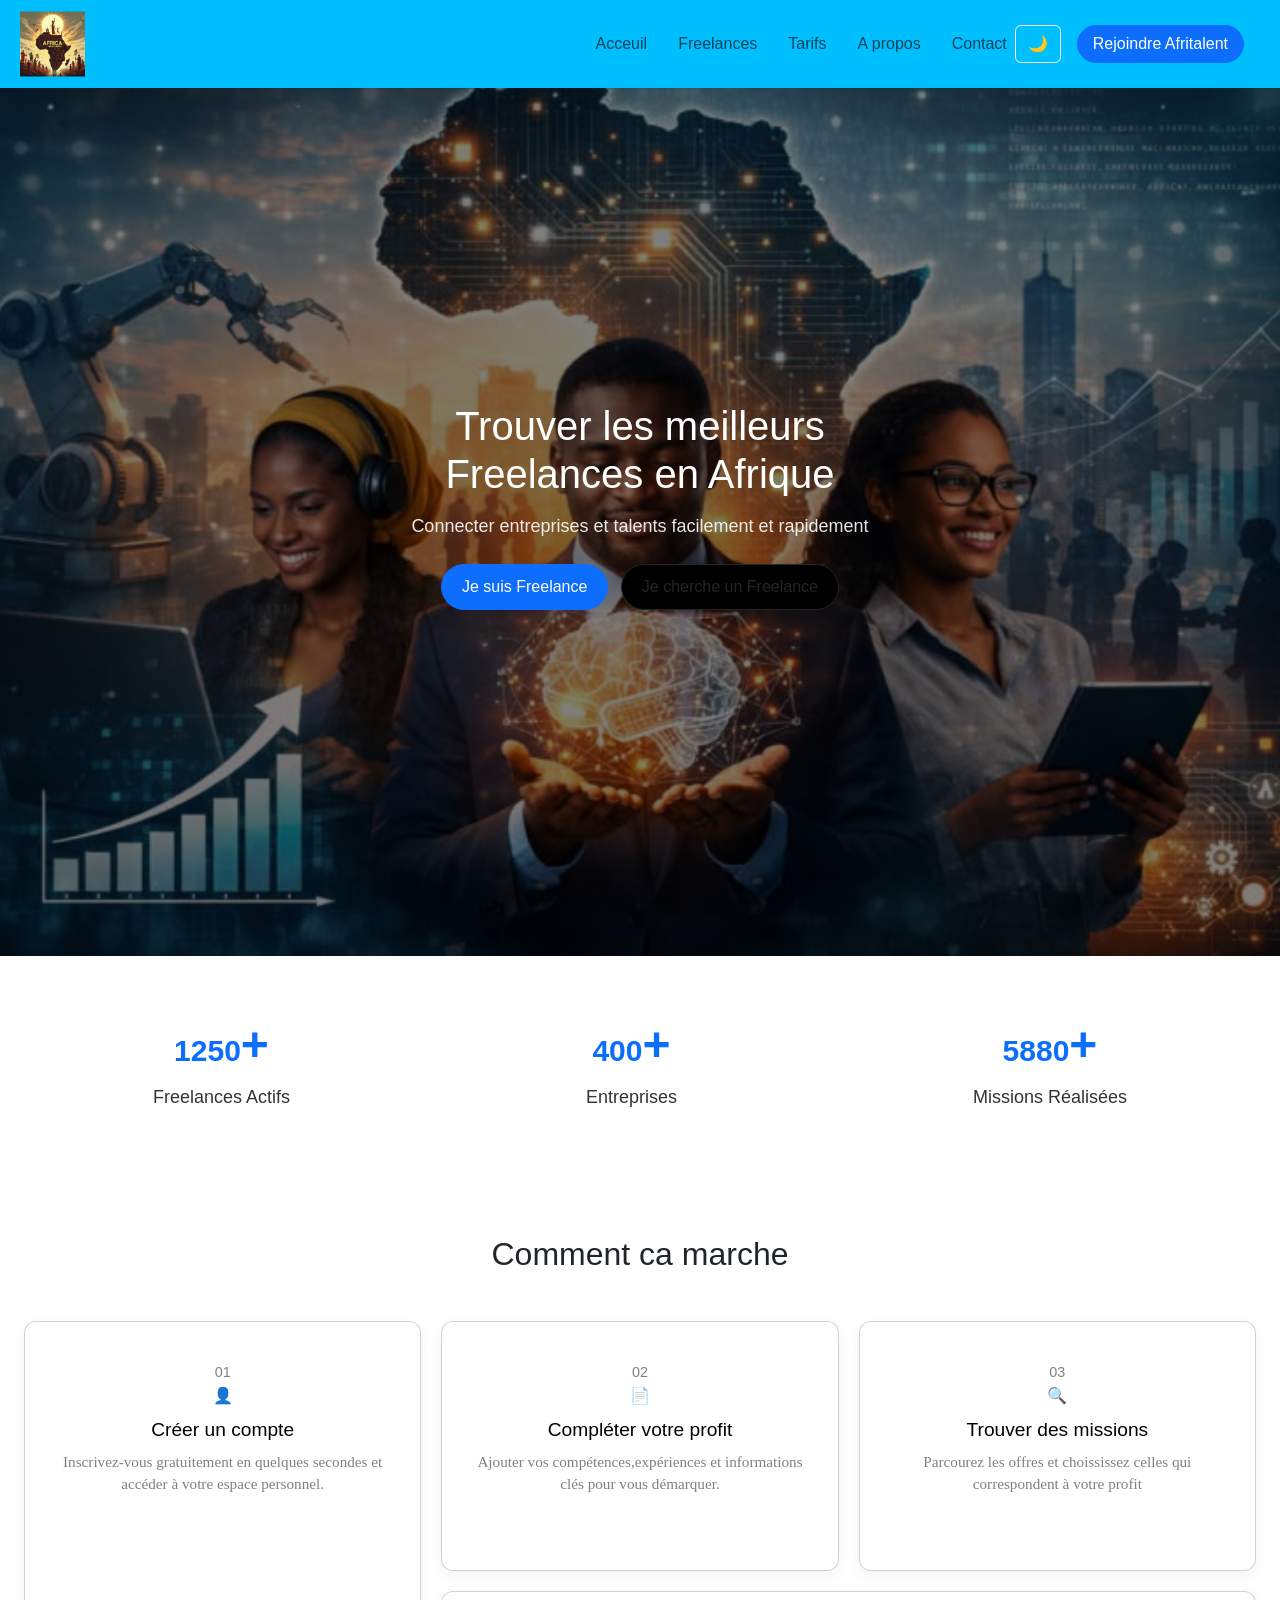
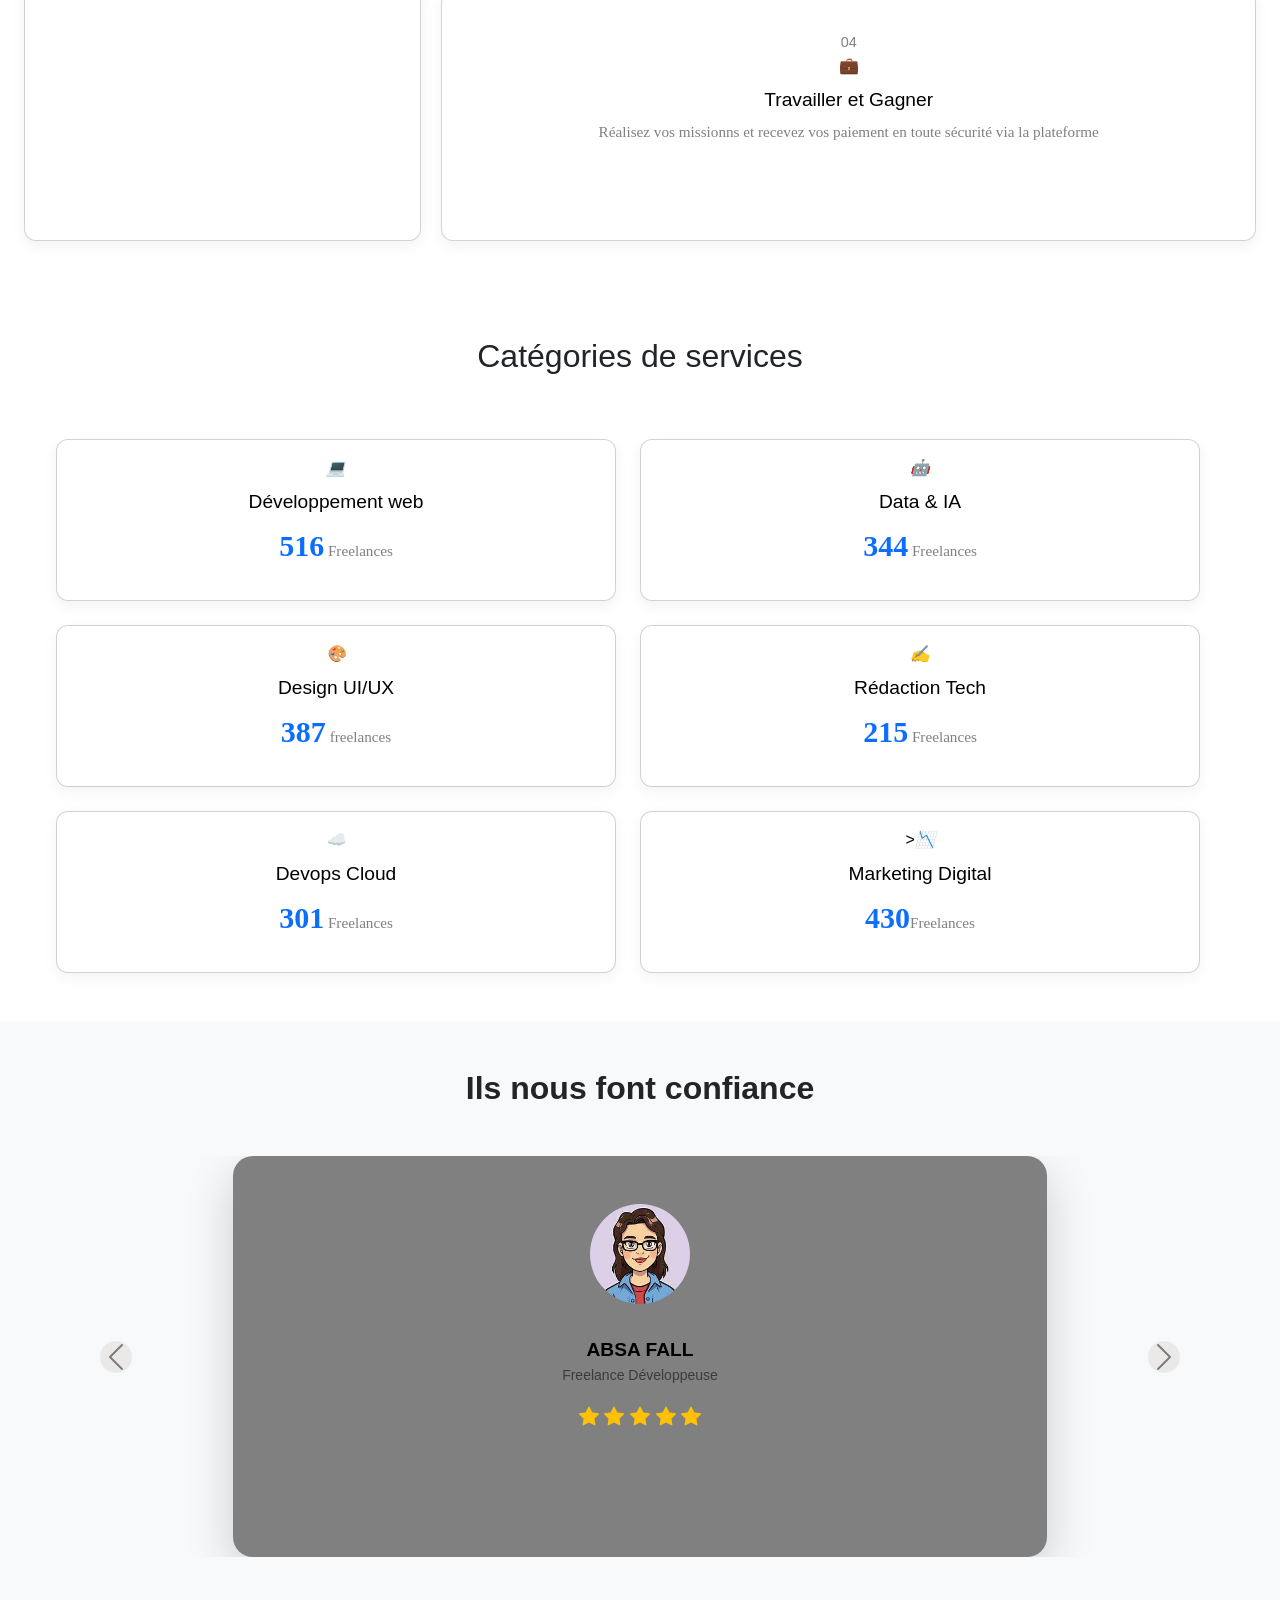
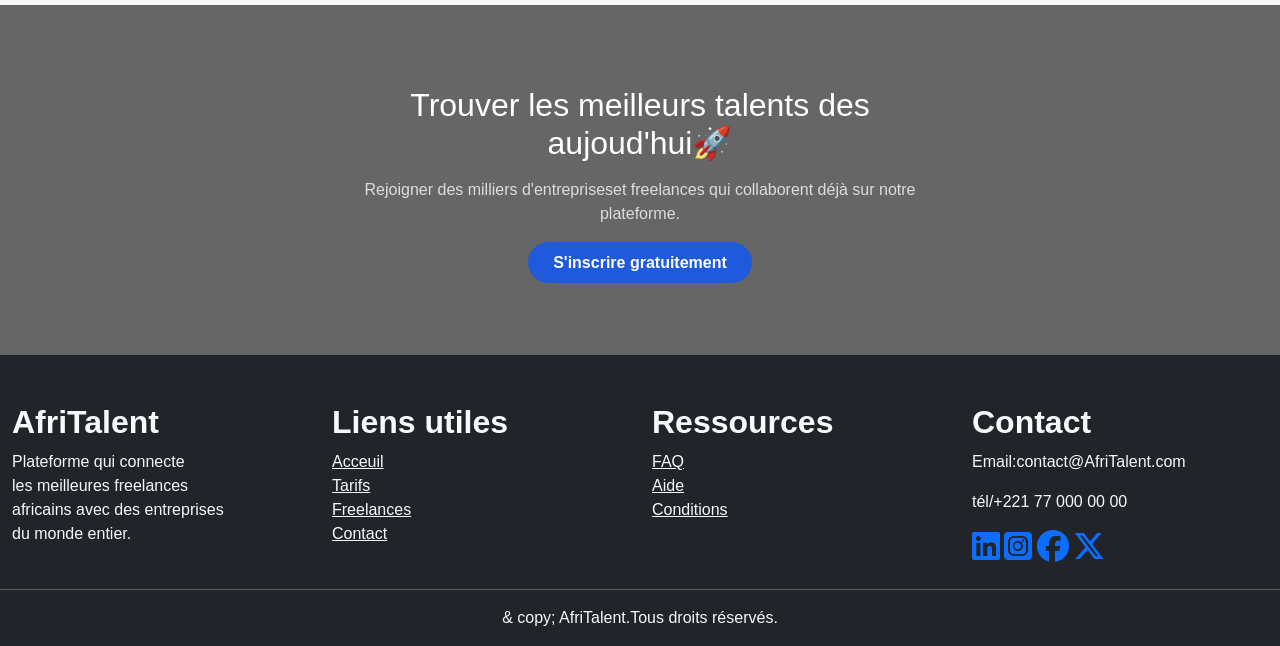
==== commit fe61cc18: "Finalisation : corrections responsive ,optimisation du code et commentaires" ====
--- a/index.html
+++ b/index.html
@@ -4,7 +4,7 @@
 <meta charset="UTF-8">
 <meta name="viewport" content="width=device-width, initial-scale=1.0">
 <title>AfriTalent — Accueil</title>
-<!-- Bootstrap 5 via CDN : feuille de style -->
+            <!-- Bootstrap 5 via CDN : feuille de style -->
 <link
 href="https://cdn.jsdelivr.net/npm/bootstrap@5.3.0/dist/css/bootstrap.min.css" rel="stylesheet">
 <link rel="stylesheet" href="https://cdnjs.cloudflare.com/ajax/libs/font-awesome/6.5.0/css/all.min.css">
@@ -12,48 +12,50 @@
 <!-- Votre feuille de style personnelle -->
 <link rel="stylesheet" href="css/style.css">
 </head>
+
 <body>
-<!-- Le contenu de la page sera ajoute ici -->
- <!--navbar-->
+            <!-- Le contenu de la page sera ajoute ici -->
+
+            <!--navbar-->
  <nav id="navbar" class="navbar navbar-expand-lg navbar-light bg-blue shadow-sm fixed-top p-4">
     <div class="container">
-        <!--logo-->
-        <a class=" navbar-brand logo" href="index.html"><img src="image/afritalent.jpg" alt="logo AfriTalent"></a>
-        <!--bouton mobile-->
+            <!--logo-->
+       <a class=" navbar-brand logo" href="index.html"><img src="image/afritalent.jpg" alt="logo AfriTalent"></a>
+           <!--bouton mobile-->
           <button class="navbar-toggler" type="button" data-bs-toggle="collapse" data-bs-target="#menu">
             <span class="navbar-toggler-icon"></span>
         </button>
-            <!--menu-->
+          <!--menu-->
             <div class="collapse navbar-collapse" id="menu">
                 <ul class="navbar-nav ms-auto">
                     <li class="nav-item">
                         <a class="nav-link" href="index.html">Acceuil</a>
-                    </li>
+                  </li>
                     <li class="nav-item">
                         <a class="nav-link" href="freelance.html">Freelances</a>
-                    </li>
+                  </li>
                     <li class="nav-item">
                         <a class="nav-link" href="tarifs.html">Tarifs</a>
-                    </li>
+                  </li>
                     <li class="nav-item">
                         <a class="nav-link" href="about.html">A propos</a>
-                    </li>
+                  </li>
                     <li class="nav-item">
                         <a class="nav-link" href="contact.html">Contact</a>
-                    </li>
-                </ul>
+                  </li>
+                  </ul>
                  <a id="theme-toggle" class=" btn btn-outline-light">🌙</a>
-                <!--bouton-->
+          <!--bouton-->
                 <a href="index.html" class="btn btn-primary ms-3">Rejoindre Afritalent</a>
                
             </div>
     </div>
  </nav>
- <!--hero-->
+          <!--hero-->
  <section class="hero d-flex align-items-center text-center">
     <div class="container fade-in"> 
         <div class="row justify-content-center align-items-center">
-            <!--texte-->
+          <!--texte-->
         <div class="col-12 col-md col-lg-6">
             <h1 class="hero-ttle text-center">Trouver les meilleurs Freelances en Afrique</h1>
             <p class="hero-subtitle">Connecter entreprises et talents facilement et rapidement </p>
@@ -62,11 +64,10 @@
 <a href="freelance.html" class="btn btn-outline-dark" style="background-color:black;">Je cherche un Freelance</a>
             </div>
         </div>
-       
         </div>
     </div>
  </section>
- <div class="stats-container" fade in>
+ <section class="stats-container fade-in">
   <div class="stat">
     <h2><span class="counter" data-target="2500">0</span>+</h2>
     <p>Freelances Actifs</p>
@@ -81,9 +82,9 @@
     <h2><span class="counter" data-target="12000">0</span>+</h2>
     <p>Missions Réalisées</p>
   </div>
-</div>
-
- <!--Comment ca marche-->
+</section>
+
+         <!--Comment ca marche-->
  <section class="how-it-works container-fluid py-5">
     <div class="container fade-in">
       <h2 class="text-center mb-5">Comment ca marche</h2>
@@ -115,7 +116,7 @@
     </div>
     </div>
     </section>
- <!--caregories des services-->
+         <!--caregories des services-->
  <section class="categories container-fluid py-5">
 <div class="container fade-in">
       <h2>Catégories de services</h2>
@@ -125,63 +126,63 @@
             <div class="card p-3">
                 <i>💻</i>
             <h3>Développement web</h3>
-            <p>+1 200 Freelances</p>
+            <p><span class="counter" data-target="+1200"></span> Freelances</p>
             </div>
         </div>
          <div class="col-lg-6">
             <div class="card p-3">
                 <i>🤖</i>
             <h3>Data & IA</h3>
-            <p>+600 Freelances</p>
+            <p><span class="counter" data-target="800"></span> Freelances</p>
          </div>
          </div>
          <div class="col-lg-6">
             <div class="card p-3">
                 <i>🎨</i>
             <h3>Design UI/UX</h3>
-            <p>+850 freelances</p>
+            <p><span class="counter" data-target="+850"></span> freelances</p>
          </div>
          </div>
          <div class="col-lg-6">
             <div class="card p-3">
                 <i>✍️</i>
             <h3>Rédaction Tech</h3>
-            <p>+500 Freelances</p>
+            <p><span class="counter" data-target="500"></span> Freelances</p>
          </div>
          </div>
          <div class="col-lg-6">
             <div class="card p-3">
                 <i>☁️</i>
             <h3>Devops Cloud</h3>
-            <p>+700 Freelances</p>
+            <p><span class="counter" data-target="700"></span> Freelances</p>
          </div>
          </div>
          <div class="col-lg-6">
             <div class="card p-3">
                 <i>>📉</i>
             <h3>Marketing Digital</h3>
-            <p>+950 Freelances</p>
+            <p><span class="counter" data-target="+950"></span>Freelances</p>
          </div>
          </div>
          </div>
     </div>
 </div>
  </section>
- <!--temoignages-->
- <section class="temoignage container-fluid py-5 bg-light" fade in>
+        <!--temoignages-->
+ <section class="temoignage container-fluid py-5 bg-light">
   <div class="container fade-in">
     <h2 class="text-center mb-5 fw-bold">Ils nous font confiance</h2>
     
     <div id="carouseltemoignage" class="carousel slide" data-bs-ride="carousel" data-bs-interval="4000">
       <div class="carousel-inner">
 
-        <!-- Témoignage 1 -->
+       <!-- Témoignage 1 -->
         <div class="carousel-item active">
           <div class="row justify-content-center">
             <div class="col-md-8">
               <div class="card border-0 shadow-lg p-5 text-center">
                 <img src="image/fille2.jpeg" class="rounded-circle mx-auto mb-4" width="100" height="100" style="object-fit: cover;" alt="ABSA FALL">
-                <h5 class="fw-bold mb-1">ABSA FALL</h5>
+                <h3 class="fw-bold mb-1">ABSA FALL</h3>
                 <small class="text-muted d-block mb-3">Freelance Développeuse</small>
                 <div class="stars text-warning mb-3 fs-5">
                   <i class="bi bi-star-fill"></i>
@@ -196,13 +197,13 @@
           </div>
         </div>
 
-        <!-- Témoignage 2 -->
+       <!-- Témoignage 2 -->
         <div class="carousel-item">
           <div class="row justify-content-center">
             <div class="col-md-8">
               <div class="card border-0 shadow-lg p-5 text-center">
                 <img src="image/fille1.jpeg" class="rounded-circle mx-auto mb-4" width="100" height="100" style="object-fit: cover;" alt="ADJA DIENG">
-                <h5 class="fw-bold mb-1">ADJA DIENG</h5>
+                <h3 class="fw-bold mb-1">ADJA DIENG</h3>
                 <small class="text-muted d-block mb-3">CEO Startup</small>
                 <div class="stars text-warning mb-3 fs-5">
                   <i class="bi bi-star-fill"></i>
@@ -218,12 +219,12 @@
         </div>
 
         <!-- Témoignage 3 -->
-        <div class="carousel-item">
-          <div class="row justify-content-center">
-            <div class="col-md-8">
-              <div class="card border-0 shadow-lg p-5 text-center">
-                <img src="image/homme.jpeg" class="rounded-circle mx-auto mb-4" width="100" height="100" style="object-fit: cover;" alt="">
-                <h5 class="fw-bold mb-1">ALIOUNE BADARA FALL</h5>
+  <div class="carousel-item">
+    <div class="row justify-content-center">
+       <div class="col-md-8">
+          <div class="card border-0 shadow-lg p-5 text-center">
+              <img src="image/homme.jpeg" class="rounded-circle mx-auto mb-4" width="100" height="100" style="object-fit: cover;" alt="Alioune badara fall">
+              <h3 class="fw-bold mb-1">ALIOUNE BADARA FALL</h3>
                 <small class="text-muted d-block mb-3">Designer UI/UX</small>
                 <div class="stars text-warning mb-3 fs-5">
                   <i class="bi bi-star-fill"></i>
@@ -231,48 +232,45 @@
                   <i class="bi bi-star-fill"></i>
                   <i class="bi bi-star-fill"></i>
                   <i class="bi bi-star-fill"></i>
-                </div>
-                <p class="lead fst-italic">"Une excellente expérience ! Les projets sont variés, bien rémunérés et les clients sont sérieux. Ma plateforme préférée maintenant."</p>
-              </div>
-            </div>
-          </div>
-        </div>
-
+                  </div>
+              <p class="lead fst-italic">"Une excellente expérience ! Les projets sont variés, bien rémunérés et les clients sont sérieux. Ma plateforme préférée maintenant."</p>
+         </div>
       </div>
-
+     </div>
+    </div>
+  </div>
       <!-- Flèches navigation -->
-      <button class="carousel-control-prev" type="button" data-bs-target="#carouseltemoignage" data-bs-slide="prev">
-        <span class="carousel-control-prev-icon bg-dark rounded-circle p-3"></span>
-      </button>
-      <button class="carousel-control-next" type="button" data-bs-target="#carouseltemoignage" data-bs-slide="next">
-        <span class="carousel-control-next-icon bg-dark rounded-circle p-3"></span>
-      </button>
+  <button class="carousel-control-prev" type="button" data-bs-target="#carouseltemoignage" data-bs-slide="prev">
+    <span class="carousel-control-prev-icon bg-dark rounded-circle p-3"></span>
+  </button>
+   <button class="carousel-control-next" type="button" data-bs-target="#carouseltemoignage" data-bs-slide="next">
+     <span class="carousel-control-next-icon bg-dark rounded-circle p-3"></span>
+    </button>
     </div>
   </div>
 </section>
 
- <!--CTA-->
+      <!--CTA-->
  <section class="cta">
-     <div class="overlay"></div>
+  <div class="overlay"></div>
     <div class="cta-content">
-        <h2>Trouver les meilleurs talents des aujoud'hui🚀</h2>
+      <h2>Trouver les meilleurs talents des aujoud'hui🚀</h2>
         <p>Rejoigner des milliers d'entrepriseset freelances qui collaborent déjà sur notre plateforme.</p>
-        <a href="contact.html" class="cta-btn">S'inscrire gratuitement</a>
-    </div>
+          <a href="contact.html" class="cta-btn">S'inscrire gratuitement</a>
+  </div>
  </section>
- 
- <!--footer-->
+      <!--footer-->
  <footer class=" bg-dark text-light pt-5 pb-3">
-    <div class="container">
-        <div class="row">
-<!--colonne1:AfriTalent-->
+  <div class="container">
+    <div class="row">
+       <!--colonne1:AfriTalent-->
 <div class="col-md mb-4">
-    <h5 class="fw-bold" >AfriTalent</h5>
+ <h2 class="fw-bold" >AfriTalent</h2>
     <p>Plateforme qui connecte <br> les meilleures freelances <br>africains  avec des  entreprises <br>du monde entier.</p>
 </div>
-<!--colonne2:liens utiles-->
+      <!--colonne2:liens utiles-->
 <div class="col-md-3 mb-4">
-    <h5 class="fw-bold">Liens utiles</h5>
+    <h2 class="fw-bold">Liens utiles</h2>
     <ul class="list-unstyled">
         <li><a href="index.html" class="text-light text decoration none">Acceuil</a></li>
         <li><a href="tarifs.html"  class="text-light text decoration none">Tarifs</a></li>
@@ -280,44 +278,44 @@
         <li><a href="contact.html"  class="text-light text decoration none">Contact</a></li>
     </ul>
 </div>
-<!--colonne3:Ressources-->
+      <!--colonne3:Ressources-->
 <div class="col-md-3 mb-4">
-    <h5 class="fw-bold">Ressources</h5>
+  <h2 class="fw-bold">Ressources</h2>
     <ul class="list-unstyled">
         <li><a href="tarifs.html"  class="text-light text decoration none">FAQ</a></li>
         <li><a href="#"  class="text-light text decoration none">Aide</a></li>
         <li><a href="#"  class="text-light text decoration none">Conditions</a></li>
- </ul>
-</div>
-<!--colonne4:Contact-->
-<div class="col-md-3 mb-4">
-    <h5 class="fw-bold">Contact</h5>
+    </ul>
+</div>
+      <!--colonne4:Contact-->
+  <div class="col-md-3 mb-4">
+    <h2 class="fw-bold">Contact</h2>
     <p>Email:contact@AfriTalent.com</p>
     <p>tél/+221 77 000 00 00</p>
-    <!--réseau  sociaux-->
-    <div>
+      <!--réseau  sociaux-->
+  <div>
           <a href="https://linkedin.com"><i class="fa-brands fa-linkedin fa-2x"></i></a>
           <a href="https://instagram.com"><i class="fa-brands fa-square-instagram fa-2x"></i></a>
           <a href="https://facebook"><i class="fa-brands fa-facebook fa-2x"></i></a>
           <a href="https://twitter"><i class="fa-brands fa-x-twitter fa-2x"></i></a>
         
-    </div>
-</div>
-<!--ligne copyright-->
-<hr class="border-light">
-<div class="text-center">
-    <p class="mb-0"> & copy; <span id="year"></span>AfriTalent.Tous droits réservés.</p>
+  </div>
+  </div>
+        <!--ligne copyright-->
+  <hr class="border-light">
+   <div class="text-center">
+     <p class="mb-0"> & copy; <span id="year"></span>AfriTalent.Tous droits réservés.</p>
     </div> 
-    </div>
- </footer>
-<!-- Bootstrap 5 via CDN : script JavaScript -->
-<script
-src="https://cdn.jsdelivr.net/npm/bootstrap@5.3.0/dist/js/bootstrap.bundle.min.js"
-></script>
-<!-- Votre script JavaScript -->
+  </div>
+  </div>
+</footer>
+        <!-- Bootstrap 5 via CDN : script JavaScript -->
+  <script src="https://cdn.jsdelivr.net/npm/bootstrap@5.3.0/dist/js/bootstrap.bundle.min.js"></script>
+        <!-- Votre script JavaScript -->
 <button id="backToTop" title="Retour en haut">
-  <i class="bi bi-chevron-up"></i>
+    <i class="bi bi-chevron-up">
+    </i>
 </button>
-<script src="js/main.js"></script>
+  <script src="js/main.js"></script>
 </body>
 </html>
--- a/css/style.css
+++ b/css/style.css
@@ -59,7 +59,7 @@
 /*===hero====*/
 .hero{
     height: 100vh;
-background:linear-gradient(to bottom,rgba(0,0,0,0.5),rgba(0,0,0,0.5)),url('../image/heo.jpg');
+background:linear-gradient(to bottom,rgba(0,0,0,0.5),rgba(0,0,0,0.5)),url('../image/hero.jpg');
 background-size: cover;
 background-position: center;
 background-repeat: no-repeat;
@@ -271,7 +271,7 @@
     top: 0;
     left: 0;
 }
-/*contenu*/
+/*contenu cta*/
 .cta-content{
     position: relative;
     z-index: 2;
@@ -338,7 +338,7 @@
   margin-top: 4px;
   min-height: 18px;
 }
-/*titre*/
+/*titre contact*/
 .titrecontact{
     text-align: center;
     /* margin: 40px 0 20px; */
@@ -361,7 +361,7 @@
     vertical-align: top;
     padding: 30px;
 }
-/*========formulaire=========*/
+/*========formulaire dans contact=========*/
 form input,
 form select,
 form textarea{
@@ -522,6 +522,7 @@
     background: rgb(5, 202, 189) ; 
 }   
 /*=====tarifs====*/
+
 /*espace blanc sous navbar*/
 body{
     padding-top: 56px !important;
@@ -662,6 +663,7 @@
     font-weight: bold;
     color: #0d6efd;
 }
+/*stats*/
 .stats-container {
   display: flex;
   justify-content: space-around; /* espace égal entre les 3 */
@@ -684,6 +686,7 @@
   color: #333;
   margin-top: 10px;
 }
+/*nav au scroll */
 
 #navbar {
   background:rgb(0, 191, 255);
@@ -697,6 +700,7 @@
   padding: 12px 40px; /* nav plus petite */
   box-shadow: 0 4px 20px rgba(0,0,0,0.15);
 }
+/*dark mode */
 
 body.dark-mode #navbar.scrolled {
   background: #0f172a !important;
@@ -707,9 +711,6 @@
   color: #e0e0e0 !important;
   transition: 0.3s;
 }
-
-
-
 body.dark-mode nav,
 body.dark-mode .navbar {
   background-color: #1f1f1f !important;
